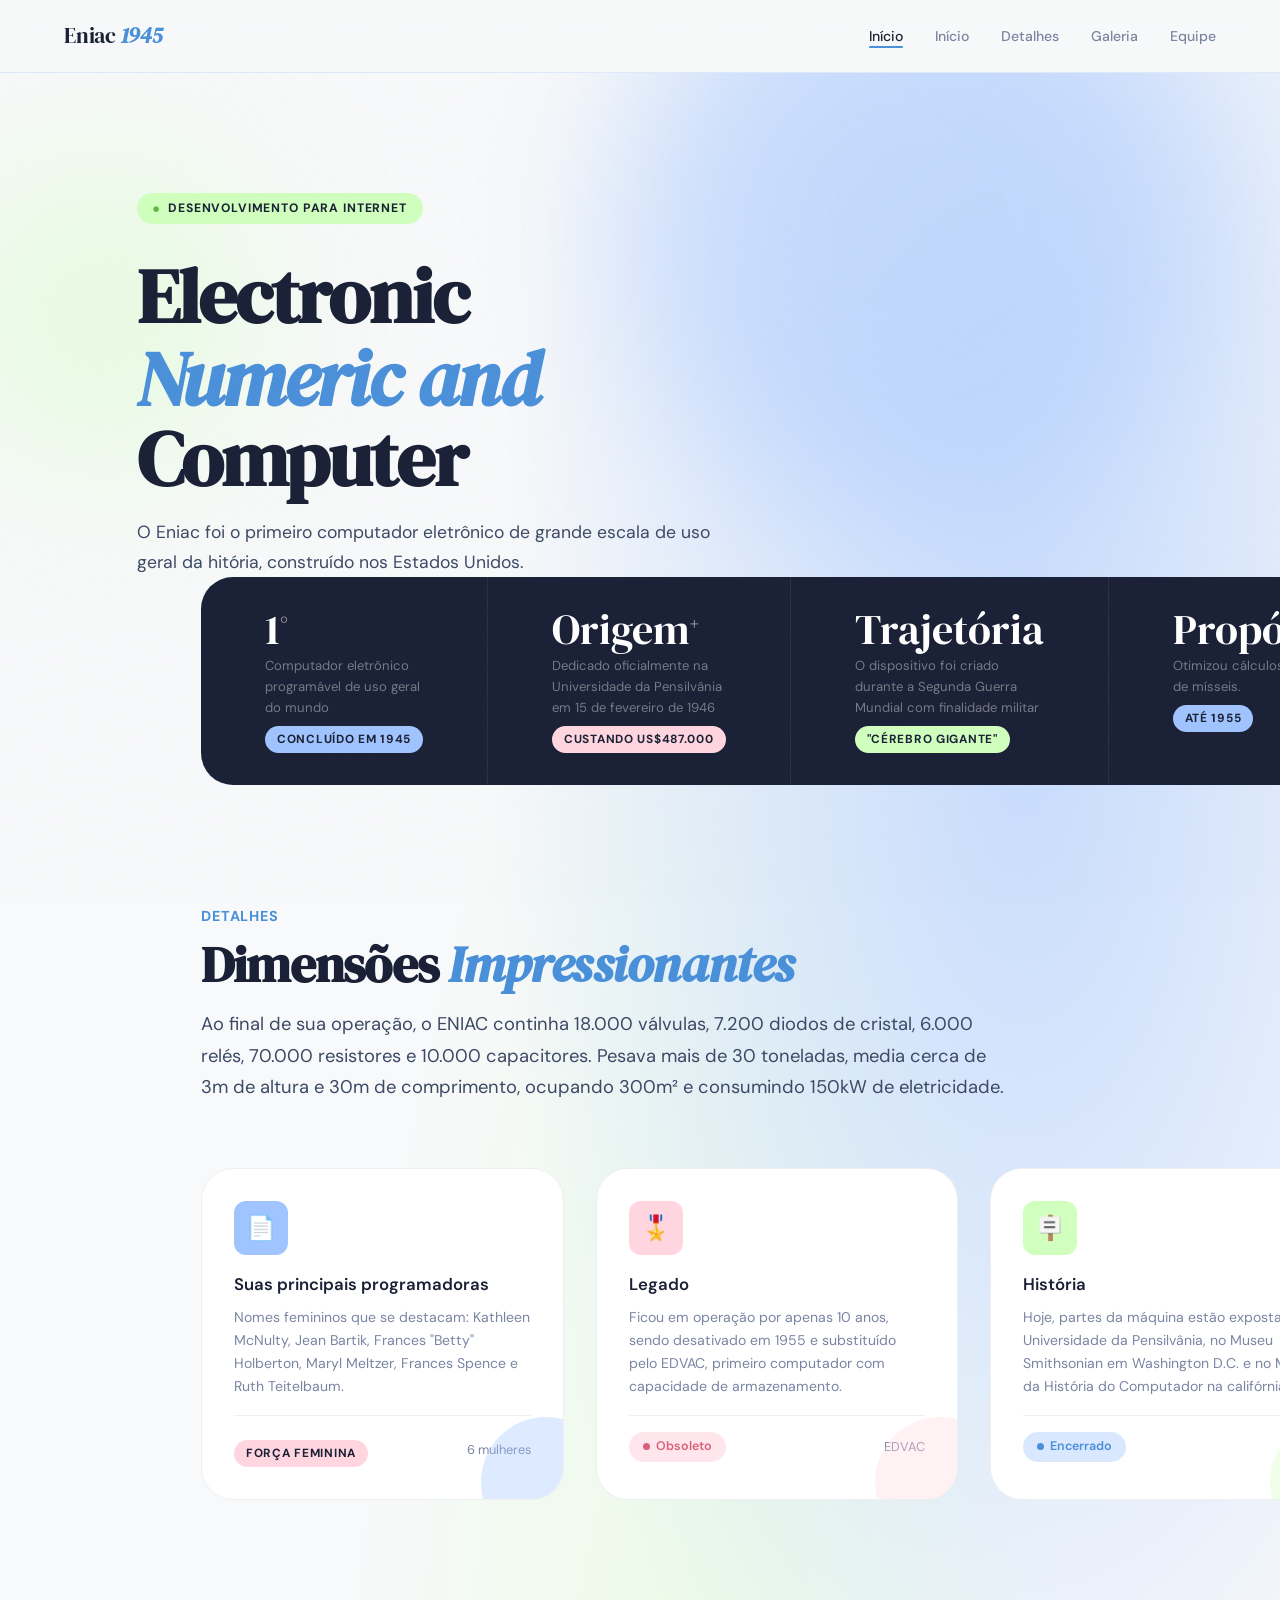
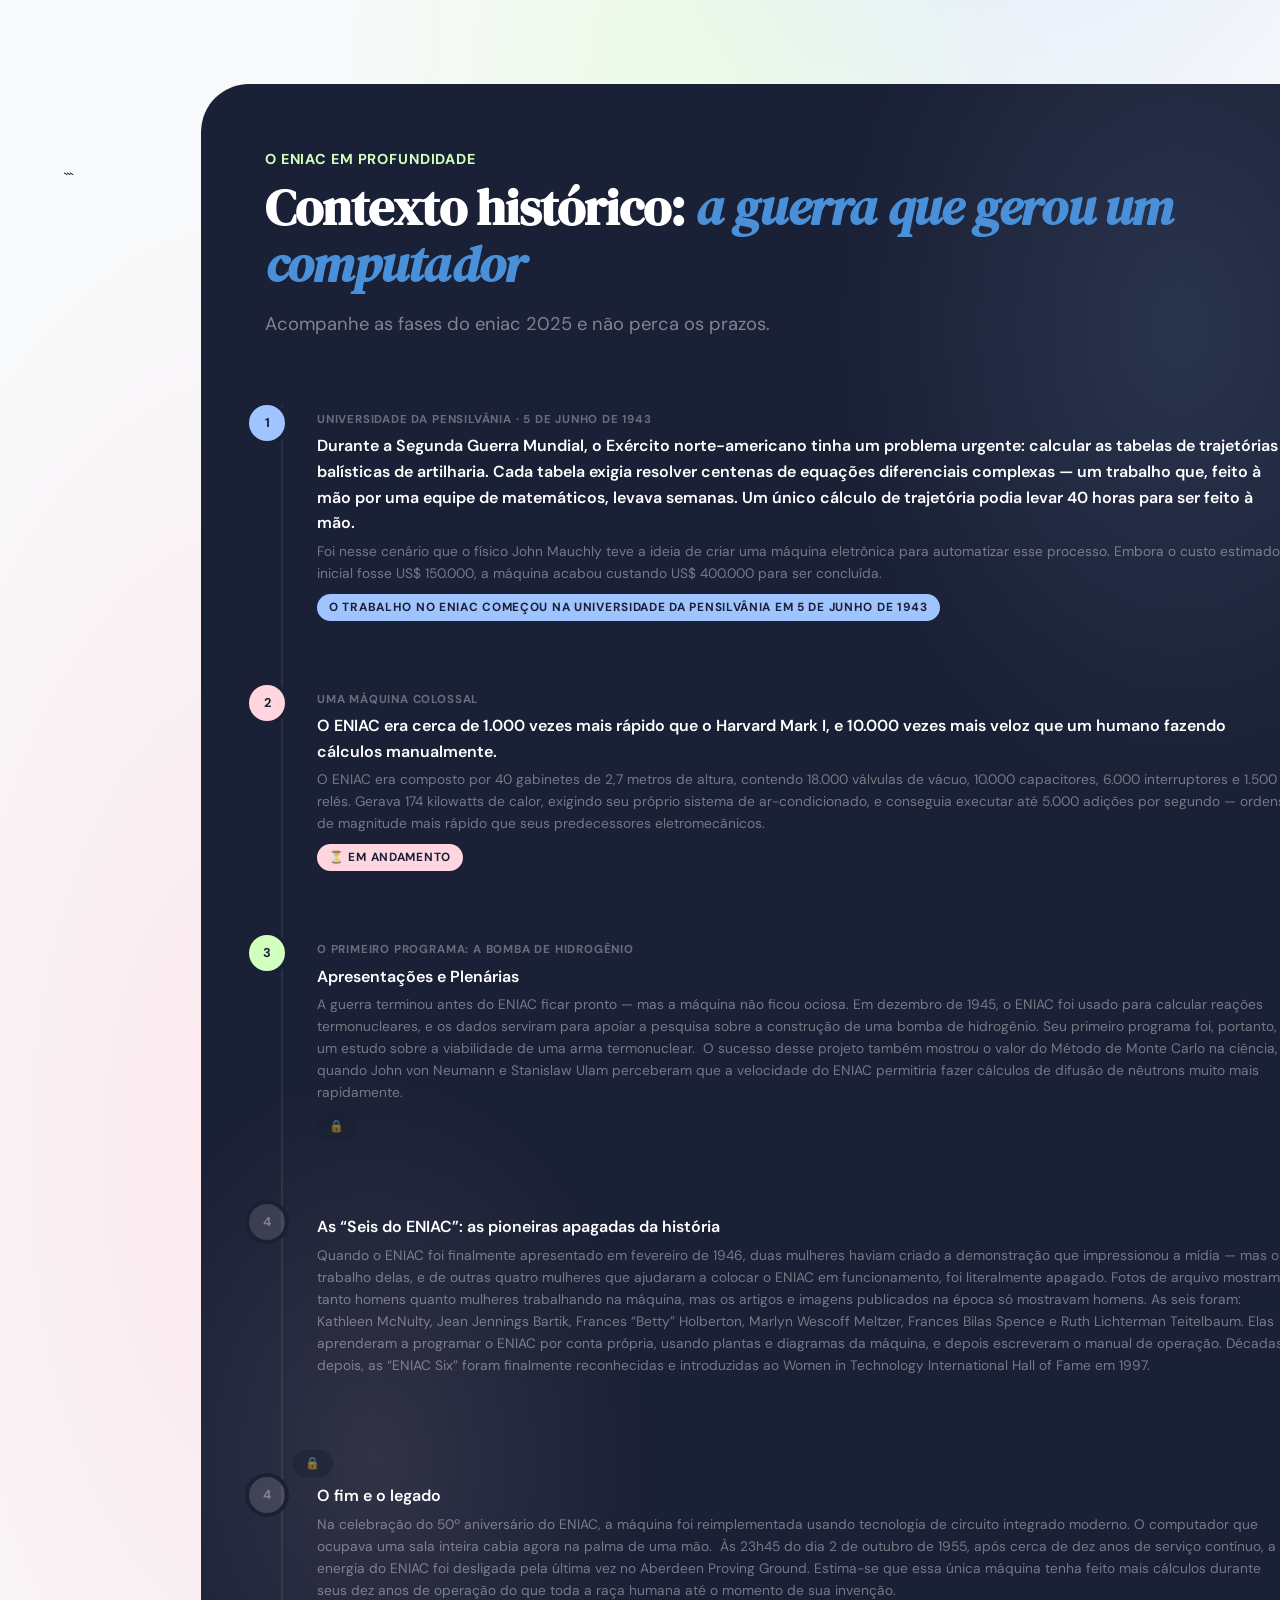
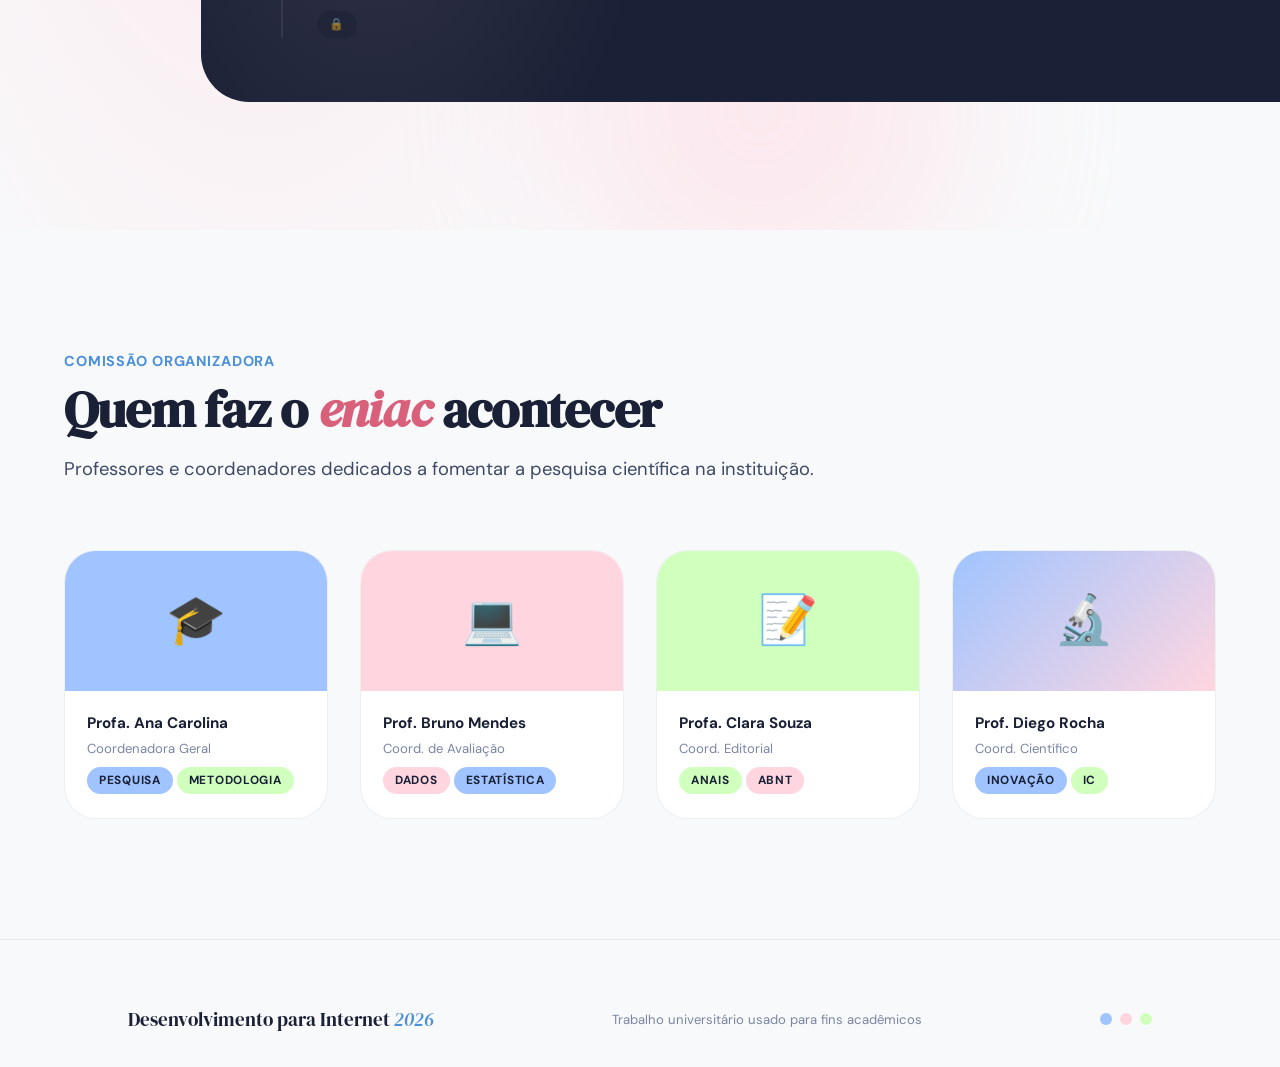
==== index.html @ 072c8a85 "Rename Enaic-demo.html to index.html" ====
<!DOCTYPE html>

<html lang="pt-BR">
<head>
<meta charset="UTF-8" />
<meta name="viewport" content="width=device-width, initial-scale=1.0" />
<title>eniac — Demonstração de Componentes</title>
<link rel="stylesheet" href="eniac.css" />
<style>
/* Demo-only: guide labels */
.demo-label {
font-size: .72rem; font-weight: 700; letter-spacing: .08em;
text-transform: uppercase; color: var(--ink-muted);
padding: 4px 12px; border-radius: var(--r-pill);
border: 1px dashed rgba(26,32,53,.2);
display: inline-block; margin-bottom: var(--space-sm);
}
.demo-row { display: flex; flex-wrap: wrap; align-items: center; gap: var(--space-md); margin-bottom: var(--space-md); }
</style>
</head>
<body>

<!-- ═══════════════ NAVBAR ═══════════════ -->

<nav class="eniac-nav">
<div class="eniac-nav__logo">Eniac <strong>1945</strong></div>
<ul class="eniac-nav__links">
<li><a href="#" class="eniac-nav__link eniac-nav__link--active">Início</a></li>
<li><a href="#" class="eniac-nav__link">Início</a></li>
<li><a href="#" class="eniac-nav__link">Detalhes</a></li>
<li><a href="#" class="eniac-nav__link">Galeria</a></li>
<li><a href="#" class="eniac-nav__link">Equipe</a></li>
</ul>
<div class="eniac-nav__burger" id="burger">
<span></span><span></span><span></span>
</div>
</nav>

<!-- ═══════════════ HERO ═══════════════ -->

<section class="eniac-hero eniac-bg-mesh">
<div class="eniac-hero__blob eniac-hero__blob--1"></div>
<div class="eniac-hero__blob eniac-hero__blob--2"></div>
<div class="eniac-hero__blob eniac-hero__blob--3"></div>

```
<div class="eniac-hero__content">
<div class="eniac-hero__eyebrow">Desenvolvimento para Internet</div>
<h1 class="eniac-hero__title">
Electronic<br>
<em>Numeric and</em><br>
Computer
</h1>
<p class="eniac-hero__subtitle">
O Eniac foi o primeiro computador eletrônico de grande escala de uso geral da hitória, construído nos Estados Unidos.
</p>


<!-- ═══════════════ METRICS ═══════════════ -->

<div class="eniac-container">
<div class="eniac-metrics" style="border-radius:var(--r-lg);overflow:hidden">
<div class="eniac-metric">
<div class="eniac-metric__number">1<sup>º</sup></div>
<div class="eniac-metric__label">Computador eletrônico programável de uso geral do mundo</div>
<span class="eniac-badge eniac-badge--blue eniac-metric__badge">Concluído em 1945</span>
</div>
<div class="eniac-metric">
<div class="eniac-metric__number">Origem<sup>+</sup></div>
<div class="eniac-metric__label">Dedicado oficialmente na Universidade da Pensilvânia em 15 de fevereiro de 1946</div>
<span class="eniac-badge eniac-badge--pink eniac-metric__badge">custando US$487.000</span>
</div>
<div class="eniac-metric">
<div class="eniac-metric__number">Trajetória</div>
<div class="eniac-metric__label">O dispositivo foi criado durante a Segunda Guerra Mundial com finalidade militar</div>
<span class="eniac-badge eniac-badge--green eniac-metric__badge">"Cérebro Gigante"</span>
</div>
<div class="eniac-metric">
<div class="eniac-metric__number">Propósito</div>
<div class="eniac-metric__label">Otimizou cálculos balístico e de mísseis.</div>
<span class="eniac-badge eniac-badge--blue eniac-metric__badge">até 1955</span>
</div>
</div>
</div>

<!-- ═══════════════ FEATURE CARDS ═══════════════ -->

<section class="eniac-section">
<div class="eniac-container">
<header class="eniac-section-header">
<p class="eniac-h5">Detalhes</p>
<h2 class="eniac-h2">Dimensões <em class="eniac-em">Impressionantes</em></h2>
<p class="eniac-lead">Ao final de sua operação, o ENIAC continha 18.000 válvulas, 7.200 diodos de cristal, 6.000 relés, 70.000 resistores e 10.000 capacitores. Pesava mais de 30 toneladas, media cerca de 3m de altura e 30m de comprimento, ocupando 300m² e consumindo 150kW de eletricidade.</p>
</header>
<div class="eniac-grid eniac-grid--3">
<div class="eniac-card eniac-card--blue eniac-animate-fade-up">
<div class="eniac-card__icon">📄</div>
<h3 class="eniac-card__title">Suas principais programadoras</h3>
<p class="eniac-card__body">Nomes femininos que se destacam: Kathleen McNulty, Jean Bartik, Frances "Betty" Holberton, Maryl Meltzer, Frances Spence e Ruth Teitelbaum.</p>
<div class="eniac-card__footer">
<span class="eniac-badge eniac-badge--pink eniac-metric__badge">Força feminina</span>
<span class="eniac-small">6 mulheres</span>
</div>
</div>
<div class="eniac-card eniac-card--pink eniac-animate-fade-up eniac-delay-1">
<div class="eniac-card__icon">🎖️</div>
<h3 class="eniac-card__title">Legado</h3>
<p class="eniac-card__body">Ficou em operação por apenas 10 anos, sendo desativado em 1955 e substituído pelo EDVAC, primeiro computador com capacidade de armazenamento.</p>
<div class="eniac-card__footer">
<span class="eniac-status eniac-status--pending">Obsoleto</span>
<span class="eniac-small">EDVAC</span>
</div>
</div>
<div class="eniac-card eniac-card--green eniac-animate-fade-up eniac-delay-2">
<div class="eniac-card__icon">🪧</div>
<h3 class="eniac-card__title">História</h3>
<p class="eniac-card__body">Hoje, partes da máquina estão expostas na Universidade da Pensilvânia, no Museu Smithsonian em Washington D.C. e no Museu da História do Computador na califórnia.</p>
<div class="eniac-card__footer">
<span class="eniac-status eniac-status--done">Encerrado</span>
<span class="eniac-small">1955</span>
</div>
</div>
</div>
</div>
</section>

<!-- ═══════════════ TIMELINE ═══════════════ -->

<section class="eniac-section--sm">
<div class="eniac-container">
<div class="eniac-bg-dark eniac-bg-mesh--dark" style="border-radius:var(--r-xl);padding:var(--space-xl)">
<header class="eniac-section-header">
<p class="eniac-h5" style="color:var(--green)">O ENIAC em profundidade</p>
<h2 class="eniac-h2" style="color:#fff">Contexto histórico:<em class="eniac-em"> a guerra que gerou um computador</em></h2>
<p class="eniac-lead" style="color:rgba(255,255,255,.45)">Acompanhe as fases do eniac 2025 e não perca os prazos.</p>
</header>
<div class="eniac-timeline eniac-timeline--dark">
<div class="eniac-timeline__item">
<div class="eniac-timeline__dot eniac-timeline__dot--blue">1</div>
<div class="eniac-timeline__content">
<p class="eniac-timeline__phase">Universidade da Pensilvânia · 5 de junho de 1943</p>
<h4 class="eniac-timeline__title">Durante a Segunda Guerra Mundial, o Exército norte-americano tinha um problema urgente: calcular as tabelas de trajetórias balísticas de artilharia. Cada tabela exigia resolver centenas de equações diferenciais complexas — um trabalho que, feito à mão por uma equipe de matemáticos, levava semanas. Um único cálculo de trajetória podia levar 40 horas para ser feito à mão.</h4>
<p class="eniac-timeline__desc">Foi nesse cenário que o físico John Mauchly teve a ideia de criar uma máquina eletrônica para automatizar esse processo. Embora o custo estimado inicial fosse US$ 150.000, a máquina acabou custando US$ 400.000 para ser concluída.</p>
<span class="eniac-badge eniac-badge--blue" style="margin-top:10px">O trabalho no ENIAC começou na Universidade da Pensilvânia em 5 de junho de 1943</span>
</div>
</div>
<div class="eniac-timeline__item">
<div class="eniac-timeline__dot eniac-timeline__dot--pink">2</div>
<div class="eniac-timeline__content">
<p class="eniac-timeline__phase">Uma máquina colossal</p>
<h4 class="eniac-timeline__title">O ENIAC era cerca de 1.000 vezes mais rápido que o Harvard Mark I, e 10.000 vezes mais veloz que um humano fazendo cálculos manualmente.</h4>
<p class="eniac-timeline__desc">O ENIAC era composto por 40 gabinetes de 2,7 metros de altura, contendo 18.000 válvulas de vácuo, 10.000 capacitores, 6.000 interruptores e 1.500 relés. Gerava 174 kilowatts de calor, exigindo seu próprio sistema de ar-condicionado, e conseguia executar até 5.000 adições por segundo — ordens de magnitude mais rápido que seus predecessores eletromecânicos.</p>
<span class="eniac-badge eniac-badge--pink" style="margin-top:10px">⏳ Em andamento</span>
</div>
</div>
<div class="eniac-timeline__item">
<div class="eniac-timeline__dot eniac-timeline__dot--green">3</div>
<div class="eniac-timeline__content">
<p class="eniac-timeline__phase">O primeiro programa: a bomba de hidrogênio</p>
<h4 class="eniac-timeline__title">Apresentações e Plenárias</h4>
<p class="eniac-timeline__desc">A guerra terminou antes do ENIAC ficar pronto — mas a máquina não ficou ociosa. Em dezembro de 1945, o ENIAC foi usado para calcular reações termonucleares, e os dados serviram para apoiar a pesquisa sobre a construção de uma bomba de hidrogênio. Seu primeiro programa foi, portanto, um estudo sobre a viabilidade de uma arma termonuclear. ￼
O sucesso desse projeto também mostrou o valor do Método de Monte Carlo na ciência, quando John von Neumann e Stanislaw Ulam perceberam que a velocidade do ENIAC permitiria fazer cálculos de difusão de nêutrons muito mais rapidamente.</p>
<span class="eniac-badge eniac-badge--dark" style="margin-top:10px;opacity:.5">🔒</span>
</div>
</div>
<div class="eniac-timeline__item">
<div class="eniac-timeline__dot eniac-timeline__dot--muted">4</div>
<div class="eniac-timeline__content">
<p class="eniac-timeline__phase"></p>
<h4 class="eniac-timeline__title">As “Seis do ENIAC”: as pioneiras apagadas da história</h4>
<p class="eniac-timeline__desc">Quando o ENIAC foi finalmente apresentado em fevereiro de 1946, duas mulheres haviam criado a demonstração que impressionou a mídia — mas o trabalho delas, e de outras quatro mulheres que ajudaram a colocar o ENIAC em funcionamento, foi literalmente apagado. Fotos de arquivo mostram tanto homens quanto mulheres trabalhando na máquina, mas os artigos e imagens publicados na época só mostravam homens.
As seis foram: Kathleen McNulty, Jean Jennings Bartik, Frances “Betty” Holberton, Marlyn Wescoff Meltzer, Frances Bilas Spence e Ruth Lichterman Teitelbaum. Elas aprenderam a programar o ENIAC por conta própria, usando plantas e diagramas da máquina, e depois escreveram o manual de operação. Décadas depois, as “ENIAC Six” foram finalmente reconhecidas e introduzidas ao Women in Technology International Hall of Fame em 1997. </p>

</div>
</div>
<span class="eniac-badge eniac-badge--dark" style="margin-top:10px;opacity:.5">🔒</span>
<div class="eniac-timeline__item">
<div class="eniac-timeline__dot eniac-timeline__dot--muted">4</div>
<div class="eniac-timeline__content">
<h4 class="eniac-timeline__title">O fim e o legado</h4>
<p class="eniac-timeline__desc">Na celebração do 50º aniversário do ENIAC, a máquina foi reimplementada usando tecnologia de circuito integrado moderno. O computador que ocupava uma sala inteira cabia agora na palma de uma mão. ￼
Às 23h45 do dia 2 de outubro de 1955, após cerca de dez anos de serviço contínuo, a energia do ENIAC foi desligada pela última vez no Aberdeen Proving Ground. Estima-se que essa única máquina tenha feito mais cálculos durante seus dez anos de operação do que toda a raça humana até o momento de sua invenção.</p>
<span class="eniac-badge eniac-badge--dark" style="margin-top:10px;opacity:.5">🔒</span>
</div>
</div>
</div>
</div>
</div>
</div>
</section>

<!-- ═══════════════ TEAM ═══════════════ -->

<section class="eniac-section">
<div class="eniac-container">
<header class="eniac-section-header">
<p class="eniac-h5">Comissão Organizadora</p>
<h2 class="eniac-h2">Quem faz o <em class="eniac-em--pink">eniac</em> acontecer</h2>
<p class="eniac-lead">Professores e coordenadores dedicados a fomentar a pesquisa científica na instituição.</p>
</header>
<div class="eniac-grid eniac-grid--4">
<div class="eniac-team-card">
<div class="eniac-team-card__avatar eniac-team-card__avatar--blue">🎓</div>
<div class="eniac-team-card__info">
<p class="eniac-team-card__name">Profa. Ana Carolina</p>
<p class="eniac-team-card__role">Coordenadora Geral</p>
<div class="eniac-team-card__tags">
<span class="eniac-badge eniac-badge--blue">Pesquisa</span>
<span class="eniac-badge eniac-badge--green">Metodologia</span>
</div>
</div>
</div>
<div class="eniac-team-card">
<div class="eniac-team-card__avatar eniac-team-card__avatar--pink">💻</div>
<div class="eniac-team-card__info">
<p class="eniac-team-card__name">Prof. Bruno Mendes</p>
<p class="eniac-team-card__role">Coord. de Avaliação</p>
<div class="eniac-team-card__tags">
<span class="eniac-badge eniac-badge--pink">Dados</span>
<span class="eniac-badge eniac-badge--blue">Estatística</span>
</div>
</div>
</div>
<div class="eniac-team-card">
<div class="eniac-team-card__avatar eniac-team-card__avatar--green">📝</div>
<div class="eniac-team-card__info">
<p class="eniac-team-card__name">Profa. Clara Souza</p>
<p class="eniac-team-card__role">Coord. Editorial</p>
<div class="eniac-team-card__tags">
<span class="eniac-badge eniac-badge--green">Anais</span>
<span class="eniac-badge eniac-badge--pink">ABNT</span>
</div>
</div>
</div>
<div class="eniac-team-card">
<div class="eniac-team-card__avatar eniac-team-card__avatar--mix">🔬</div>
<div class="eniac-team-card__info">
<p class="eniac-team-card__name">Prof. Diego Rocha</p>
<p class="eniac-team-card__role">Coord. Científico</p>
<div class="eniac-team-card__tags">
<span class="eniac-badge eniac-badge--blue">Inovação</span>
<span class="eniac-badge eniac-badge--green">IC</span>
</div>
</div>
</div>
</div>
</div>
</section>

<div class="img-box img-box img-box-blue">
    
</div>



<!-- ═══════════════ FOOTER ═══════════════ -->

<footer class="eniac-footer">
<div class="eniac-footer__inner eniac-container">
<div class="eniac-footer__logo">Desenvolvimento para Internet <em>2026</em></div>
<p class="eniac-footer__copy">Trabalho universitário usado para fins acadêmicos</p>
<div class="eniac-footer__dots">
<div class="eniac-footer__dot eniac-footer__dot--blue"></div>
<div class="eniac-footer__dot eniac-footer__dot--pink"></div>
<div class="eniac-footer__dot eniac-footer__dot--green"></div>
</div>
</div>
</footer>

<script>
// Mobile menu toggle
const burger = document.getElementById('burger');
const links = document.querySelector('.eniac-nav__links');
burger.addEventListener('click', () => {
burger.classList.toggle('eniac-nav__burger--open');
links.classList.toggle('eniac-nav__links--open');
});

// Sticky nav shadow
window.addEventListener('scroll', () => {
document.querySelector('.eniac-nav')
.classList.toggle('eniac-nav--scrolled', scrollY > 10);
});
</script>

</body>
</html>
---- eniac.css ----
/* ================================================================
   eniac — Encontro Anual de Iniciação Científica
   Stylesheet completo · Paleta: #a0c4ff · #ffd6e0 · #f8f9fa · #d0ffbe
   ================================================================ */

@import url('https://fonts.googleapis.com/css2?family=DM+Serif+Display:ital@0;1&family=DM+Sans:opsz,wght@9..40,300;9..40,400;9..40,500;9..40,600;9..40,700&display=swap');

/* ────────────────────────────────────────────────
   1. DESIGN TOKENS
──────────────────────────────────────────────── */
:root {
  /* Brand palette */
  --blue:        #a0c4ff;
  --pink:        #ffd6e0;
  --bg:          #f8f9fa;
  --green:       #d0ffbe;

  /* Derived accents */
  --blue-dark:   #4a90d9;
  --pink-dark:   #d9607a;
  --green-dark:  #5cb840;
  --ink:         #1a2035;
  --ink-mid:     #3d4966;
  --ink-muted:   #7a85a3;
  --surface:     #ffffff;

  /* Typography */
  --font-display: 'DM Serif Display', Georgia, serif;
  --font-body:    'DM Sans', system-ui, sans-serif;

  /* Spacing scale */
  --space-xs:  4px;
  --space-sm:  8px;
  --space-md:  16px;
  --space-lg:  32px;
  --space-xl:  64px;
  --space-2xl: 120px;

  /* Radius scale */
  --r-xs:  6px;
  --r-sm:  12px;
  --r-md:  20px;
  --r-lg:  32px;
  --r-xl:  48px;
  --r-pill: 999px;

  /* Shadows */
  --shadow-sm:  0 2px 8px  rgba(26,32,53,.07);
  --shadow-md:  0 8px 28px rgba(26,32,53,.10);
  --shadow-lg:  0 20px 56px rgba(26,32,53,.14);

  /* Transitions */
  --t-fast:   .15s ease;
  --t-normal: .25s ease;
  --t-slow:   .45s ease;
}


/* ────────────────────────────────────────────────
   2. RESET & BASE
──────────────────────────────────────────────── */
*,
*::before,
*::after {
  box-sizing: border-box;
  margin: 0;
  padding: 0;
}

html {
  scroll-behavior: smooth;
  -webkit-text-size-adjust: 100%;
}

body {
  font-family: var(--font-body);
  font-size: 16px;
  line-height: 1.6;
  background-color: var(--bg);
  color: var(--ink);
  overflow-x: hidden;
}

/* Grain texture overlay */
body::after {
  content: '';
  position: fixed;
  inset: 0;
  pointer-events: none;
  z-index: 9000;
  background-image: url("data:image/svg+xml,%3Csvg xmlns='http://www.w3.org/2000/svg' width='160' height='160'%3E%3Cfilter id='g'%3E%3CfeTurbulence type='fractalNoise' baseFrequency='.8' numOctaves='4' stitchTiles='stitch'/%3E%3C/filter%3E%3Crect width='160' height='160' filter='url(%23g)' opacity='.035'/%3E%3C/svg%3E");
  opacity: .6;
}

a {
  color: inherit;
  text-decoration: none;
}

img,
video {
  display: block;
  max-width: 100%;
}

ul,
ol {
  list-style: none;
}

button {
  font-family: var(--font-body);
  cursor: pointer;
  border: none;
  background: none;
}

input,
textarea,
select {
  font-family: var(--font-body);
}


/* ────────────────────────────────────────────────
   3. TYPOGRAPHY
──────────────────────────────────────────────── */

/* Display headings */
.eniac-h1 {
  font-family: var(--font-display);
  font-size: clamp(2.8rem, 6vw, 5rem);
  line-height: 1.08;
  color: var(--ink);
  letter-spacing: -.02em;
}

.eniac-h2 {
  font-family: var(--font-display);
  font-size: clamp(2rem, 4vw, 3.2rem);
  line-height: 1.12;
  color: var(--ink);
  letter-spacing: -.015em;
}

.eniac-h3 {
  font-family: var(--font-display);
  font-size: clamp(1.3rem, 2.5vw, 1.8rem);
  line-height: 1.2;
  color: var(--ink);
}

.eniac-h4 {
  font-family: var(--font-body);
  font-size: 1.1rem;
  font-weight: 600;
  line-height: 1.35;
  color: var(--ink);
}

.eniac-h5 {
  font-family: var(--font-body);
  font-size: .9rem;
  font-weight: 700;
  letter-spacing: .06em;
  text-transform: uppercase;
  color: var(--ink-muted);
}

/* Body copy */
.eniac-lead {
  font-size: 1.15rem;
  line-height: 1.72;
  color: var(--ink-mid);
  max-width: 62ch;
}

.eniac-body {
  font-size: .95rem;
  line-height: 1.7;
  color: var(--ink-mid);
}

.eniac-small {
  font-size: .8rem;
  line-height: 1.5;
  color: var(--ink-muted);
}

/* Italic accent (use inside headings) */
.eniac-em {
  font-style: italic;
  color: var(--blue-dark);
}

.eniac-em--pink  { color: var(--pink-dark); }
.eniac-em--green { color: var(--green-dark); }


/* ────────────────────────────────────────────────
   4. LAYOUT UTILITIES
──────────────────────────────────────────────── */

.eniac-container {
  width: 100%;
  max-width: 1280px;
  margin-inline: auto;
  padding-inline: var(--space-xl);
}

.eniac-section {
  padding-block: var(--space-2xl);
}

.eniac-section--sm {
  padding-block: var(--space-xl);
}

/* Grid helpers */
.eniac-grid {
  display: grid;
  gap: var(--space-lg);
}

.eniac-grid--2 { grid-template-columns: repeat(2, 1fr); }
.eniac-grid--3 { grid-template-columns: repeat(3, 1fr); }
.eniac-grid--4 { grid-template-columns: repeat(4, 1fr); }
.eniac-grid--2-1 { grid-template-columns: 2fr 1fr; }
.eniac-grid--1-2 { grid-template-columns: 1fr 2fr; }

/* Flex helpers */
.eniac-flex       { display: flex; }
.eniac-flex--center { display: flex; align-items: center; justify-content: center; }
.eniac-flex--between { display: flex; align-items: center; justify-content: space-between; }
.eniac-flex--gap-sm { gap: var(--space-sm); }
.eniac-flex--gap-md { gap: var(--space-md); }
.eniac-flex--gap-lg { gap: var(--space-lg); }

/* Section header block */
.eniac-section-header {
  margin-bottom: var(--space-xl);
}

.eniac-section-header .eniac-h5 {
  color: var(--blue-dark);
  margin-bottom: var(--space-sm);
}

.eniac-section-header .eniac-lead {
  margin-top: var(--space-md);
}


/* ────────────────────────────────────────────────
   5. BACKGROUNDS & SURFACES
──────────────────────────────────────────────── */

.eniac-bg-blue  { background-color: var(--blue); }
.eniac-bg-pink  { background-color: var(--pink); }
.eniac-bg-green { background-color: var(--green); }
.eniac-bg-light { background-color: var(--bg); }
.eniac-bg-white { background-color: var(--surface); }
.eniac-bg-dark  { background-color: var(--ink); }

/* Gradient meshes */
.eniac-bg-mesh {
  background:
    radial-gradient(ellipse 60% 50% at 80% 20%, rgba(160,196,255,.55) 0%, transparent 70%),
    radial-gradient(ellipse 50% 40% at 20% 80%, rgba(255,214,224,.50) 0%, transparent 70%),
    radial-gradient(ellipse 40% 60% at 55% 55%, rgba(208,255,190,.35) 0%, transparent 70%),
    var(--bg);
}

.eniac-bg-mesh--dark {
  background:
    radial-gradient(ellipse 50% 50% at 85% 15%, rgba(160,196,255,.12) 0%, transparent 60%),
    radial-gradient(ellipse 40% 40% at 15% 85%, rgba(255,214,224,.10) 0%, transparent 60%),
    var(--ink);
}

/* Glassmorphism surface */
.eniac-glass {
  background: rgba(248,249,250,.72);
  backdrop-filter: blur(18px);
  -webkit-backdrop-filter: blur(18px);
  border: 1px solid rgba(160,196,255,.25);
}

/* Frosted card */
.eniac-frosted {
  background: rgba(255,255,255,.6);
  backdrop-filter: blur(12px);
  -webkit-backdrop-filter: blur(12px);
  border: 1px solid rgba(255,255,255,.8);
}


/* ────────────────────────────────────────────────
   6. NAVBAR
──────────────────────────────────────────────── */

.eniac-nav {
  position: sticky;
  top: 0;
  z-index: 500;
  display: flex;
  align-items: center;
  justify-content: space-between;
  padding: 18px var(--space-xl);
  background: rgba(248,249,250,.85);
  backdrop-filter: blur(16px);
  -webkit-backdrop-filter: blur(16px);
  border-bottom: 1px solid rgba(160,196,255,.3);
  transition: box-shadow var(--t-normal);
}

.eniac-nav--scrolled {
  box-shadow: 0 2px 20px rgba(26,32,53,.07);
}

/* Logo */
.eniac-nav__logo {
  font-family: var(--font-display);
  font-size: 1.4rem;
  color: var(--ink);
  letter-spacing: -.01em;
}

.eniac-nav__logo strong {
  color: var(--blue-dark);
  font-style: italic;
}

/* Nav links */
.eniac-nav__links {
  display: flex;
  align-items: center;
  gap: var(--space-lg);
}

.eniac-nav__link {
  font-size: .88rem;
  font-weight: 500;
  color: var(--ink-muted);
  transition: color var(--t-fast);
  position: relative;
}

.eniac-nav__link::after {
  content: '';
  position: absolute;
  bottom: -3px;
  left: 0;
  width: 0;
  height: 2px;
  border-radius: var(--r-pill);
  background: var(--blue-dark);
  transition: width var(--t-normal);
}

.eniac-nav__link:hover { color: var(--ink); }
.eniac-nav__link:hover::after { width: 100%; }
.eniac-nav__link--active { color: var(--ink); }
.eniac-nav__link--active::after { width: 100%; }

/* Nav CTA */
.eniac-nav__cta {
  padding: 10px 24px;
  background: var(--blue);
  color: var(--ink);
  font-weight: 700;
  font-size: .85rem;
  border-radius: var(--r-pill);
  transition: background var(--t-fast), transform var(--t-fast), box-shadow var(--t-fast);
}

.eniac-nav__cta:hover {
  background: var(--blue-dark);
  color: var(--surface);
  transform: translateY(-1px);
  box-shadow: 0 6px 18px rgba(74,144,217,.35);
}

/* Mobile hamburger (hidden by default) */
.eniac-nav__burger {
  display: none;
  flex-direction: column;
  gap: 5px;
  width: 26px;
  cursor: pointer;
}

.eniac-nav__burger span {
  display: block;
  height: 2px;
  background: var(--ink);
  border-radius: var(--r-pill);
  transition: transform var(--t-normal), opacity var(--t-normal);
}

.eniac-nav__burger--open span:nth-child(1) { transform: translateY(7px) rotate(45deg); }
.eniac-nav__burger--open span:nth-child(2) { opacity: 0; }
.eniac-nav__burger--open span:nth-child(3) { transform: translateY(-7px) rotate(-45deg); }


/* ────────────────────────────────────────────────
   7. HERO
──────────────────────────────────────────────── */

.eniac-hero {
  min-height: 90vh;
  display: grid;
  grid-template-columns: 1fr 1fr;
  align-items: center;
  gap: var(--space-xl);
  padding: var(--space-2xl) var(--space-xl) var(--space-xl);
  position: relative;
  overflow: hidden;
}

/* Decorative blobs */
.eniac-hero__blob {
  position: absolute;
  border-radius: 50%;
  filter: blur(80px);
  pointer-events: none;
  z-index: 0;
}

.eniac-hero__blob--1 {
  width: 600px;
  height: 600px;
  background: var(--blue);
  opacity: .45;
  top: -140px;
  right: 60px;
}

.eniac-hero__blob--2 {
  width: 400px;
  height: 400px;
  background: var(--pink);
  opacity: .45;
  bottom: -80px;
  right: 320px;
}

.eniac-hero__blob--3 {
  width: 320px;
  height: 320px;
  background: var(--green);
  opacity: .4;
  top: 80px;
  left: -60px;
}

/* Content */
.eniac-hero__content {
  position: relative;
  z-index: 1;
  animation: eniac-fade-up .7s ease both;
}

.eniac-hero__eyebrow {
  display: inline-flex;
  align-items: center;
  gap: var(--space-sm);
  background: var(--green);
  color: var(--ink);
  font-size: .76rem;
  font-weight: 700;
  letter-spacing: .07em;
  text-transform: uppercase;
  padding: 6px 16px;
  border-radius: var(--r-pill);
  margin-bottom: var(--space-lg);
}

.eniac-hero__eyebrow::before {
  content: '●';
  color: var(--green-dark);
  font-size: .45rem;
}

.eniac-hero__title {
  font-family: var(--font-display);
  font-size: clamp(3rem, 6vw, 5rem);
  line-height: 1.06;
  color: var(--ink);
  letter-spacing: -.025em;
  animation: eniac-fade-up .7s .1s ease both;
}

.eniac-hero__title em {
  font-style: italic;
  color: var(--blue-dark);
}

.eniac-hero__subtitle {
  margin-top: var(--space-md);
  font-size: 1.1rem;
  line-height: 1.72;
  color: var(--ink-mid);
  max-width: 50ch;
  animation: eniac-fade-up .7s .2s ease both;
}

.eniac-hero__actions {
  display: flex;
  align-items: center;
  gap: var(--space-md);
  margin-top: var(--space-lg);
  animation: eniac-fade-up .7s .3s ease both;
}

/* Hero visual side */
.eniac-hero__visual {
  position: relative;
  z-index: 1;
  display: flex;
  justify-content: center;
  animation: eniac-fade-up .7s .2s ease both;
}


/* ────────────────────────────────────────────────
   8. BUTTONS
──────────────────────────────────────────────── */

/* Base */
.eniac-btn {
  display: inline-flex;
  align-items: center;
  justify-content: center;
  gap: var(--space-sm);
  padding: 13px 28px;
  border-radius: var(--r-pill);
  font-size: .92rem;
  font-weight: 600;
  line-height: 1;
  transition:
    background   var(--t-fast),
    color        var(--t-fast),
    transform    var(--t-fast),
    box-shadow   var(--t-fast),
    border-color var(--t-fast);
  white-space: nowrap;
  cursor: pointer;
}

.eniac-btn:active { transform: scale(.97); }

/* Primary — dark */
.eniac-btn--primary {
  background: var(--ink);
  color: var(--surface);
  border: 2px solid transparent;
}
.eniac-btn--primary:hover {
  transform: translateY(-2px);
  box-shadow: 0 10px 28px rgba(26,32,53,.28);
}

/* Secondary — outlined */
.eniac-btn--secondary {
  background: transparent;
  color: var(--ink-mid);
  border: 2px solid rgba(26,32,53,.14);
}
.eniac-btn--secondary:hover {
  border-color: var(--blue-dark);
  color: var(--blue-dark);
}

/* Accent blue */
.eniac-btn--blue {
  background: var(--blue);
  color: var(--ink);
  border: 2px solid transparent;
}
.eniac-btn--blue:hover {
  background: var(--blue-dark);
  color: var(--surface);
  transform: translateY(-2px);
  box-shadow: 0 8px 22px rgba(74,144,217,.3);
}

/* Accent pink */
.eniac-btn--pink {
  background: var(--pink);
  color: var(--ink);
  border: 2px solid transparent;
}
.eniac-btn--pink:hover {
  background: var(--pink-dark);
  color: var(--surface);
  transform: translateY(-2px);
  box-shadow: 0 8px 22px rgba(217,96,122,.3);
}

/* Accent green */
.eniac-btn--green {
  background: var(--green);
  color: var(--ink);
  border: 2px solid transparent;
}
.eniac-btn--green:hover {
  background: var(--green-dark);
  color: var(--surface);
  transform: translateY(-2px);
  box-shadow: 0 8px 22px rgba(92,184,64,.3);
}

/* Ghost */
.eniac-btn--ghost {
  background: transparent;
  color: var(--ink);
  border: 2px solid transparent;
  padding-inline: var(--space-md);
}
.eniac-btn--ghost:hover { color: var(--blue-dark); }

/* Sizes */
.eniac-btn--sm { padding: 9px 18px; font-size: .82rem; }
.eniac-btn--lg { padding: 17px 36px; font-size: 1rem; }


/* ────────────────────────────────────────────────
   9. BADGES & TAGS
──────────────────────────────────────────────── */

.eniac-badge {
  display: inline-flex;
  align-items: center;
  gap: var(--space-xs);
  padding: 4px 12px;
  border-radius: var(--r-pill);
  font-size: .74rem;
  font-weight: 700;
  letter-spacing: .06em;
  text-transform: uppercase;
  white-space: nowrap;
}

.eniac-badge--blue  { background: var(--blue);  color: var(--ink); }
.eniac-badge--pink  { background: var(--pink);  color: var(--ink); }
.eniac-badge--green { background: var(--green); color: var(--ink); }
.eniac-badge--dark  { background: var(--ink);   color: var(--surface); }

.eniac-badge--dot::before {
  content: '●';
  font-size: .45rem;
  opacity: .7;
}

/* Status badges */
.eniac-status {
  display: inline-flex;
  align-items: center;
  gap: 6px;
  padding: 5px 14px;
  border-radius: var(--r-pill);
  font-size: .78rem;
  font-weight: 600;
}

.eniac-status::before {
  content: '';
  display: block;
  width: 7px;
  height: 7px;
  border-radius: 50%;
}

.eniac-status--active  { background: rgba(208,255,190,.6); color: var(--green-dark); }
.eniac-status--active::before { background: var(--green-dark); animation: eniac-pulse 1.6s infinite; }
.eniac-status--pending { background: rgba(255,214,224,.6); color: var(--pink-dark); }
.eniac-status--pending::before { background: var(--pink-dark); }
.eniac-status--done    { background: rgba(160,196,255,.4); color: var(--blue-dark); }
.eniac-status--done::before { background: var(--blue-dark); }


/* ────────────────────────────────────────────────
   10. CARDS
──────────────────────────────────────────────── */

/* Base card */
.eniac-card {
  background: var(--surface);
  border-radius: var(--r-lg);
  padding: var(--space-lg);
  border: 1px solid rgba(26,32,53,.07);
  transition:
    transform   var(--t-normal),
    box-shadow  var(--t-normal);
  position: relative;
  overflow: hidden;
}

.eniac-card:hover {
  transform: translateY(-4px);
  box-shadow: var(--shadow-lg);
}

/* Card accent glow in corner */
.eniac-card::after {
  content: '';
  position: absolute;
  bottom: -48px;
  right: -48px;
  width: 130px;
  height: 130px;
  border-radius: 50%;
  opacity: .35;
  transition: transform var(--t-slow);
}

.eniac-card:hover::after { transform: scale(1.5); }

.eniac-card--blue::after  { background: var(--blue);  }
.eniac-card--pink::after  { background: var(--pink);  }
.eniac-card--green::after { background: var(--green); }

/* Flat colored card */
.eniac-card--blue-fill  { background: var(--blue);  border-color: transparent; }
.eniac-card--pink-fill  { background: var(--pink);  border-color: transparent; }
.eniac-card--green-fill { background: var(--green); border-color: transparent; }
.eniac-card--dark-fill  { background: var(--ink);   border-color: transparent; color: var(--surface); }

/* Card icon */
.eniac-card__icon {
  width: 54px;
  height: 54px;
  border-radius: var(--r-sm);
  display: grid;
  place-items: center;
  font-size: 1.5rem;
  margin-bottom: var(--space-md);
}

.eniac-card--blue  .eniac-card__icon  { background: var(--blue);  }
.eniac-card--pink  .eniac-card__icon  { background: var(--pink);  }
.eniac-card--green .eniac-card__icon  { background: var(--green); }

/* Card title & body */
.eniac-card__title {
  font-family: var(--font-body);
  font-size: 1.05rem;
  font-weight: 600;
  color: var(--ink);
  margin-bottom: var(--space-sm);
}

.eniac-card__body {
  font-size: .88rem;
  line-height: 1.65;
  color: var(--ink-muted);
}

/* Progress bar inside card */
.eniac-card__progress {
  margin-top: var(--space-md);
}

.eniac-card__progress-bar {
  height: 6px;
  background: rgba(26,32,53,.1);
  border-radius: var(--r-pill);
  overflow: hidden;
}

.eniac-card__progress-fill {
  height: 100%;
  border-radius: var(--r-pill);
  background: var(--ink);
  opacity: .45;
  animation: eniac-grow 1.6s 1s ease both;
}

.eniac-card__progress-label {
  display: flex;
  justify-content: space-between;
  margin-top: var(--space-xs);
  font-size: .76rem;
  color: var(--ink-muted);
}

/* Card footer */
.eniac-card__footer {
  display: flex;
  align-items: center;
  justify-content: space-between;
  margin-top: var(--space-md);
  padding-top: var(--space-md);
  border-top: 1px solid rgba(26,32,53,.07);
}

/* Stacked card (decorative tilted layers) */
.eniac-card-stack {
  position: relative;
  width: 300px;
  height: 360px;
}

.eniac-card-stack .eniac-card {
  position: absolute;
  width: 270px;
  box-shadow: var(--shadow-md);
}

.eniac-card-stack .eniac-card:nth-child(1) { transform: rotate(-5deg); top: 0;   left: 0; }
.eniac-card-stack .eniac-card:nth-child(2) { transform: rotate(2.5deg); top: 36px; left: 30px; }
.eniac-card-stack .eniac-card:nth-child(3) { transform: rotate(-1deg); top: 72px; left: 12px; box-shadow: var(--shadow-lg); }


/* ────────────────────────────────────────────────
   11. STAT BAR / METRICS ROW
──────────────────────────────────────────────── */

.eniac-metrics {
  display: flex;
  background: var(--ink);
  border-radius: var(--r-lg);
  overflow: hidden;
}

.eniac-metric {
  flex: 1;
  padding: var(--space-lg) var(--space-xl);
  border-right: 1px solid rgba(255,255,255,.07);
  transition: background var(--t-normal);
}

.eniac-metric:last-child { border-right: none; }

.eniac-metric:hover { background: rgba(255,255,255,.04); }

.eniac-metric__number {
  font-family: var(--font-display);
  font-size: 2.6rem;
  line-height: 1;
  color: var(--surface);
}

.eniac-metric__number sup {
  font-size: 1.1rem;
  opacity: .5;
  font-family: var(--font-body);
  font-weight: 300;
}

.eniac-metric__label {
  font-size: .82rem;
  color: rgba(255,255,255,.4);
  margin-top: var(--space-xs);
}

.eniac-metric__badge {
  display: inline-block;
  margin-top: var(--space-sm);
}


/* ────────────────────────────────────────────────
   12. TIMELINE
──────────────────────────────────────────────── */

.eniac-timeline {
  position: relative;
  padding-left: 28px;
}

.eniac-timeline::before {
  content: '';
  position: absolute;
  left: 16px;
  top: 0;
  bottom: 0;
  width: 2px;
  background: rgba(26,32,53,.1);
}

/* Dark variant */
.eniac-timeline--dark::before {
  background: rgba(255,255,255,.08);
}

/* Item */
.eniac-timeline__item {
  display: flex;
  gap: var(--space-lg);
  margin-bottom: var(--space-xl);
  position: relative;
}

.eniac-timeline__item:last-child { margin-bottom: 0; }

/* Node dot */
.eniac-timeline__dot {
  flex-shrink: 0;
  width: 36px;
  height: 36px;
  border-radius: 50%;
  display: grid;
  place-items: center;
  font-size: .8rem;
  font-weight: 700;
  color: var(--ink);
  position: relative;
  z-index: 1;
  margin-left: -44px;
  box-shadow: 0 0 0 4px var(--bg);
}

.eniac-timeline--dark .eniac-timeline__dot {
  box-shadow: 0 0 0 4px var(--ink);
}

.eniac-timeline__dot--blue  { background: var(--blue);  }
.eniac-timeline__dot--pink  { background: var(--pink);  }
.eniac-timeline__dot--green { background: var(--green); }
.eniac-timeline__dot--muted { background: rgba(255,255,255,.12); color: rgba(255,255,255,.35); }

/* Content */
.eniac-timeline__content { padding-top: 6px; flex: 1; }

.eniac-timeline__phase {
  font-size: .72rem;
  font-weight: 700;
  letter-spacing: .07em;
  text-transform: uppercase;
  color: var(--ink-muted);
  margin-bottom: var(--space-xs);
}

.eniac-timeline--dark .eniac-timeline__phase {
  color: rgba(255,255,255,.35);
}

.eniac-timeline__title {
  font-size: 1rem;
  font-weight: 600;
  color: var(--ink);
  margin-bottom: var(--space-xs);
}

.eniac-timeline--dark .eniac-timeline__title { color: var(--surface); }

.eniac-timeline__desc {
  font-size: .86rem;
  line-height: 1.6;
  color: var(--ink-muted);
}

.eniac-timeline--dark .eniac-timeline__desc {
  color: rgba(255,255,255,.4);
}


/* ────────────────────────────────────────────────
   13. TEAM CARD
──────────────────────────────────────────────── */

.eniac-team-card {
  background: var(--surface);
  border-radius: var(--r-lg);
  overflow: hidden;
  border: 1px solid rgba(26,32,53,.07);
  transition: transform var(--t-normal), box-shadow var(--t-normal);
}

.eniac-team-card:hover {
  transform: translateY(-4px);
  box-shadow: var(--shadow-lg);
}

.eniac-team-card__avatar {
  height: 140px;
  display: flex;
  align-items: center;
  justify-content: center;
  font-size: 3rem;
}

.eniac-team-card__avatar--blue  { background: var(--blue);  }
.eniac-team-card__avatar--pink  { background: var(--pink);  }
.eniac-team-card__avatar--green { background: var(--green); }
.eniac-team-card__avatar--mix   { background: linear-gradient(135deg, var(--blue), var(--pink)); }

.eniac-team-card__info {
  padding: 20px 22px 24px;
}

.eniac-team-card__name {
  font-weight: 700;
  font-size: .95rem;
  color: var(--ink);
}

.eniac-team-card__role {
  font-size: .82rem;
  color: var(--ink-muted);
  margin-top: 3px;
}

.eniac-team-card__tags {
  display: flex;
  flex-wrap: wrap;
  gap: var(--space-xs);
  margin-top: var(--space-sm);
}


/* ────────────────────────────────────────────────
   14. AVATAR STACK
──────────────────────────────────────────────── */

.eniac-avatar-stack {
  display: flex;
  align-items: center;
}

.eniac-avatar-stack__item {
  width: 30px;
  height: 30px;
  border-radius: 50%;
  border: 2px solid var(--surface);
  display: grid;
  place-items: center;
  font-size: .65rem;
  font-weight: 700;
  color: var(--ink);
  margin-left: -8px;
}

.eniac-avatar-stack__item:first-child { margin-left: 0; }
.eniac-avatar-stack__item--blue  { background: var(--blue);  }
.eniac-avatar-stack__item--pink  { background: var(--pink);  }
.eniac-avatar-stack__item--green { background: var(--green); }
.eniac-avatar-stack__item--count { background: var(--bg); color: var(--ink-muted); }


/* ────────────────────────────────────────────────
   15. DIVIDER
──────────────────────────────────────────────── */

.eniac-divider {
  height: 1px;
  background: rgba(26,32,53,.08);
  margin-block: var(--space-xl);
}

.eniac-divider--thick { height: 2px; }


/* ────────────────────────────────────────────────
   16. FORM ELEMENTS
──────────────────────────────────────────────── */

.eniac-label {
  display: block;
  font-size: .82rem;
  font-weight: 600;
  color: var(--ink-mid);
  margin-bottom: var(--space-xs);
}

.eniac-input {
  display: block;
  width: 100%;
  padding: 12px 16px;
  font-size: .92rem;
  color: var(--ink);
  background: var(--surface);
  border: 1.5px solid rgba(26,32,53,.14);
  border-radius: var(--r-sm);
  outline: none;
  transition: border-color var(--t-fast), box-shadow var(--t-fast);
}

.eniac-input:focus {
  border-color: var(--blue-dark);
  box-shadow: 0 0 0 3px rgba(160,196,255,.4);
}

.eniac-input::placeholder { color: var(--ink-muted); }

.eniac-textarea {
  resize: vertical;
  min-height: 120px;
}

.eniac-select {
  appearance: none;
  background-image: url("data:image/svg+xml,%3Csvg xmlns='http://www.w3.org/2000/svg' width='12' height='8' viewBox='0 0 12 8'%3E%3Cpath d='M1 1l5 5 5-5' stroke='%237a85a3' stroke-width='1.5' fill='none' stroke-linecap='round'/%3E%3C/svg%3E");
  background-repeat: no-repeat;
  background-position: right 14px center;
  padding-right: 36px;
}

.eniac-field { margin-bottom: var(--space-md); }

.eniac-field-hint {
  margin-top: var(--space-xs);
  font-size: .78rem;
  color: var(--ink-muted);
}

.eniac-field-error {
  margin-top: var(--space-xs);
  font-size: .78rem;
  color: var(--pink-dark);
}

.eniac-input--error {
  border-color: var(--pink-dark);
}

.eniac-input--error:focus {
  box-shadow: 0 0 0 3px rgba(255,214,224,.6);
}


/* ────────────────────────────────────────────────
   17. MODAL / DIALOG
──────────────────────────────────────────────── */

.eniac-overlay {
  position: fixed;
  inset: 0;
  background: rgba(26,32,53,.5);
  backdrop-filter: blur(4px);
  -webkit-backdrop-filter: blur(4px);
  z-index: 900;
  display: grid;
  place-items: center;
  padding: var(--space-md);
  opacity: 0;
  pointer-events: none;
  transition: opacity var(--t-normal);
}

.eniac-overlay--open {
  opacity: 1;
  pointer-events: all;
}

.eniac-modal {
  background: var(--surface);
  border-radius: var(--r-xl);
  padding: var(--space-xl);
  max-width: 520px;
  width: 100%;
  box-shadow: var(--shadow-lg);
  transform: translateY(24px) scale(.97);
  transition: transform var(--t-normal);
}

.eniac-overlay--open .eniac-modal {
  transform: translateY(0) scale(1);
}

.eniac-modal__header {
  display: flex;
  align-items: flex-start;
  justify-content: space-between;
  margin-bottom: var(--space-lg);
}

.eniac-modal__close {
  width: 32px;
  height: 32px;
  border-radius: 50%;
  background: var(--bg);
  display: grid;
  place-items: center;
  font-size: 1rem;
  color: var(--ink-muted);
  transition: background var(--t-fast), color var(--t-fast);
  flex-shrink: 0;
}

.eniac-modal__close:hover {
  background: var(--pink);
  color: var(--ink);
}


/* ────────────────────────────────────────────────
   18. FOOTER
──────────────────────────────────────────────── */

.eniac-footer {
  border-top: 1px solid rgba(26,32,53,.08);
  padding: var(--space-xl) var(--space-xl) var(--space-lg);
}

.eniac-footer__inner {
  display: flex;
  align-items: center;
  justify-content: space-between;
  flex-wrap: wrap;
  gap: var(--space-lg);
}

.eniac-footer__logo {
  font-family: var(--font-display);
  font-size: 1.2rem;
  color: var(--ink);
}

.eniac-footer__logo em {
  font-style: italic;
  color: var(--blue-dark);
}

.eniac-footer__copy {
  font-size: .82rem;
  color: var(--ink-muted);
}

.eniac-footer__dots {
  display: flex;
  gap: var(--space-sm);
}

.eniac-footer__dot {
  width: 12px;
  height: 12px;
  border-radius: 50%;
}

.eniac-footer__dot--blue  { background: var(--blue);  }
.eniac-footer__dot--pink  { background: var(--pink);  }
.eniac-footer__dot--green { background: var(--green); }


/* ────────────────────────────────────────────────
   19. ANIMATIONS
──────────────────────────────────────────────── */

@keyframes eniac-fade-up {
  from { opacity: 0; transform: translateY(22px); }
  to   { opacity: 1; transform: translateY(0);    }
}

@keyframes eniac-fade-in {
  from { opacity: 0; }
  to   { opacity: 1; }
}

@keyframes eniac-scale-in {
  from { opacity: 0; transform: scale(.92); }
  to   { opacity: 1; transform: scale(1);   }
}

@keyframes eniac-grow {
  from { width: 0; }
}

@keyframes eniac-pulse {
  0%, 100% { opacity: 1; }
  50%       { opacity: .35; }
}

@keyframes eniac-float {
  0%, 100% { transform: translateY(0); }
  50%       { transform: translateY(-8px); }
}

/* Utility animation classes */
.eniac-animate-fade-up    { animation: eniac-fade-up    .7s ease both; }
.eniac-animate-fade-in    { animation: eniac-fade-in    .5s ease both; }
.eniac-animate-scale-in   { animation: eniac-scale-in   .5s ease both; }
.eniac-animate-float      { animation: eniac-float      3s ease-in-out infinite; }

/* Stagger delays */
.eniac-delay-1 { animation-delay: .1s; }
.eniac-delay-2 { animation-delay: .2s; }
.eniac-delay-3 { animation-delay: .3s; }
.eniac-delay-4 { animation-delay: .4s; }
.eniac-delay-5 { animation-delay: .5s; }


/* ────────────────────────────────────────────────
   20. RESPONSIVE
──────────────────────────────────────────────── */

@media (max-width: 1024px) {
  .eniac-grid--4 { grid-template-columns: repeat(2, 1fr); }
  .eniac-grid--3 { grid-template-columns: repeat(2, 1fr); }
  .eniac-hero    { grid-template-columns: 1fr; }
  .eniac-hero__visual { display: none; }
}

@media (max-width: 768px) {
  :root {
    --space-xl:  40px;
    --space-2xl: 80px;
  }

  .eniac-container { padding-inline: var(--space-lg); }

  .eniac-nav { padding-inline: var(--space-lg); }
  .eniac-nav__links { display: none; }
  .eniac-nav__burger { display: flex; }

  .eniac-nav__links--open {
    display: flex;
    flex-direction: column;
    position: absolute;
    top: 100%;
    left: 0;
    right: 0;
    background: var(--surface);
    padding: var(--space-lg);
    box-shadow: var(--shadow-md);
    gap: var(--space-md);
  }

  .eniac-grid--2   { grid-template-columns: 1fr; }
  .eniac-grid--2-1 { grid-template-columns: 1fr; }
  .eniac-grid--1-2 { grid-template-columns: 1fr; }

  .eniac-metrics { flex-direction: column; }
  .eniac-metric  { border-right: none; border-bottom: 1px solid rgba(255,255,255,.07); }
  .eniac-metric:last-child { border-bottom: none; }

  .eniac-hero__actions { flex-direction: column; align-items: flex-start; }

  .eniac-footer__inner { flex-direction: column; align-items: center; text-align: center; }
}

@media (max-width: 480px) {
  .eniac-grid--3 { grid-template-columns: 1fr; }
  .eniac-grid--4 { grid-template-columns: 1fr; }

  .eniac-h1 { font-size: 2.4rem; }
  .eniac-h2 { font-size: 1.8rem; }

  .eniac-btn--lg { padding: 14px 26px; font-size: .92rem; }
}
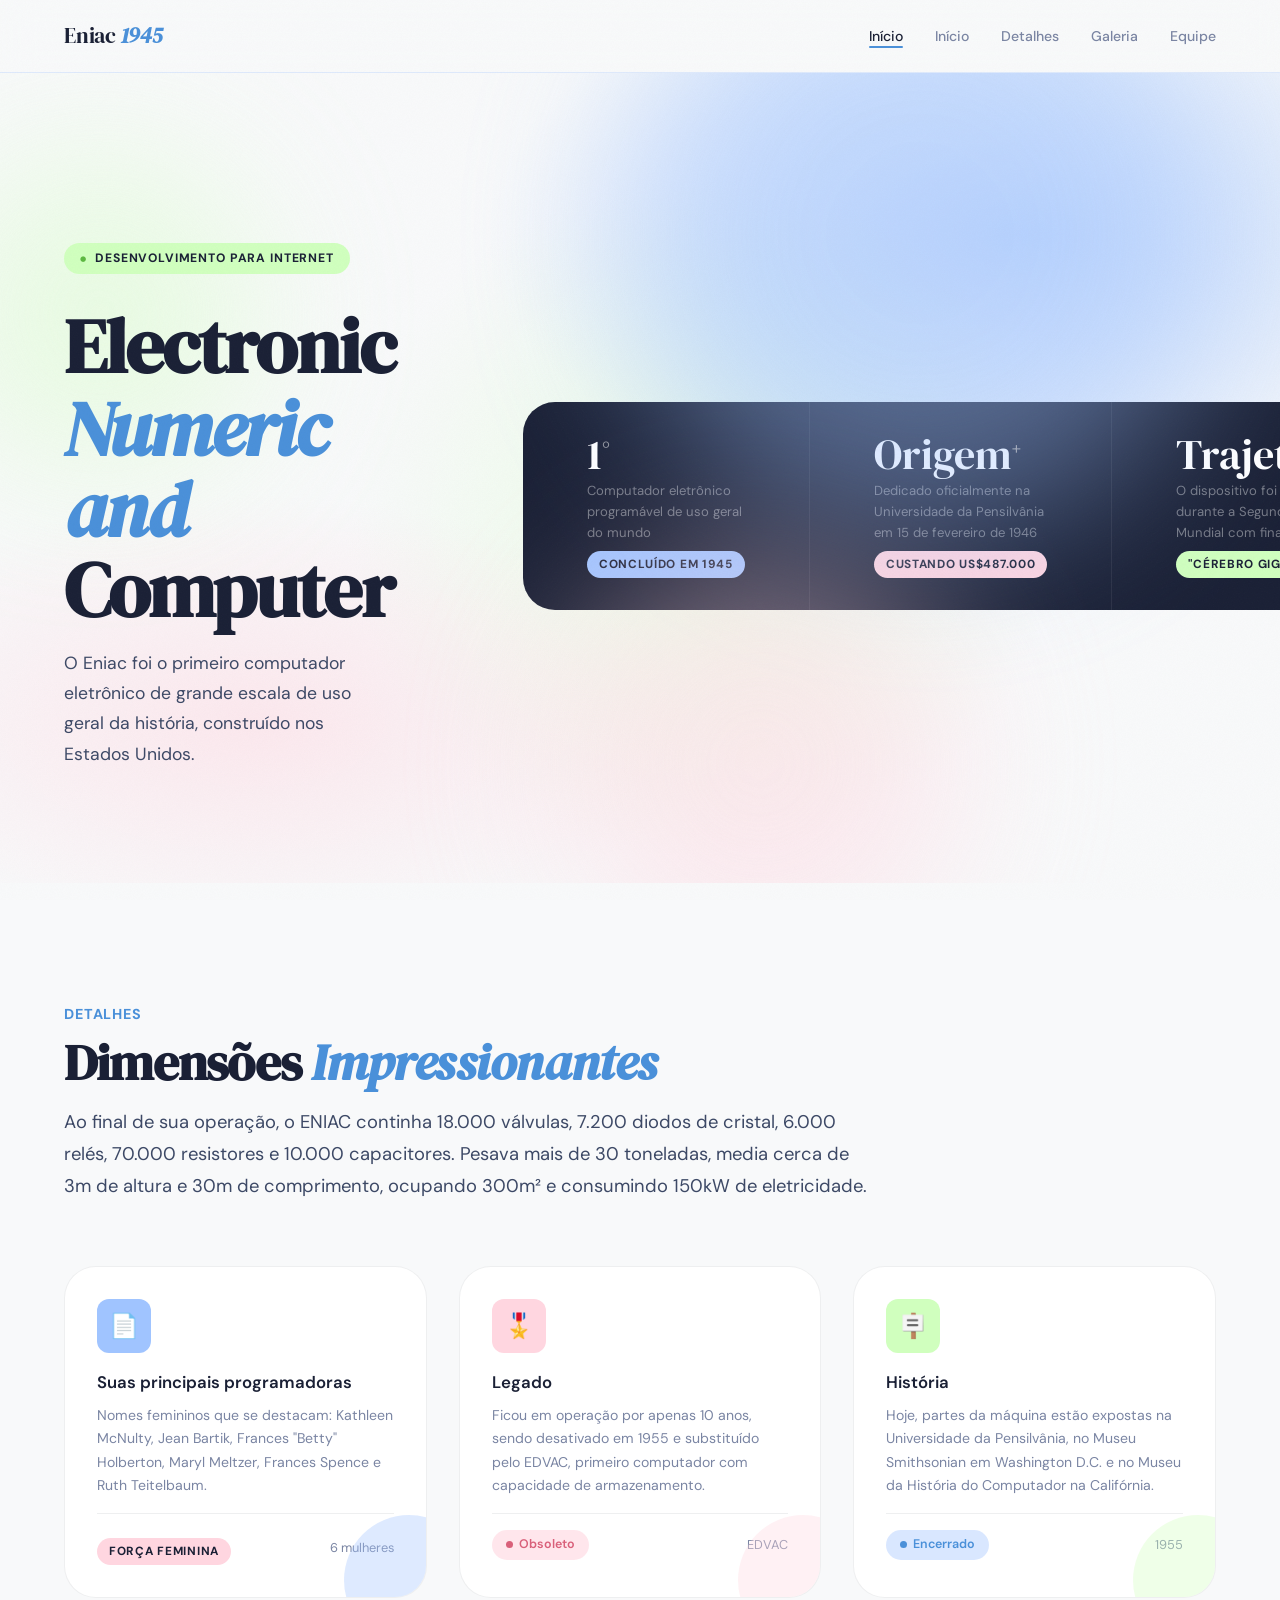
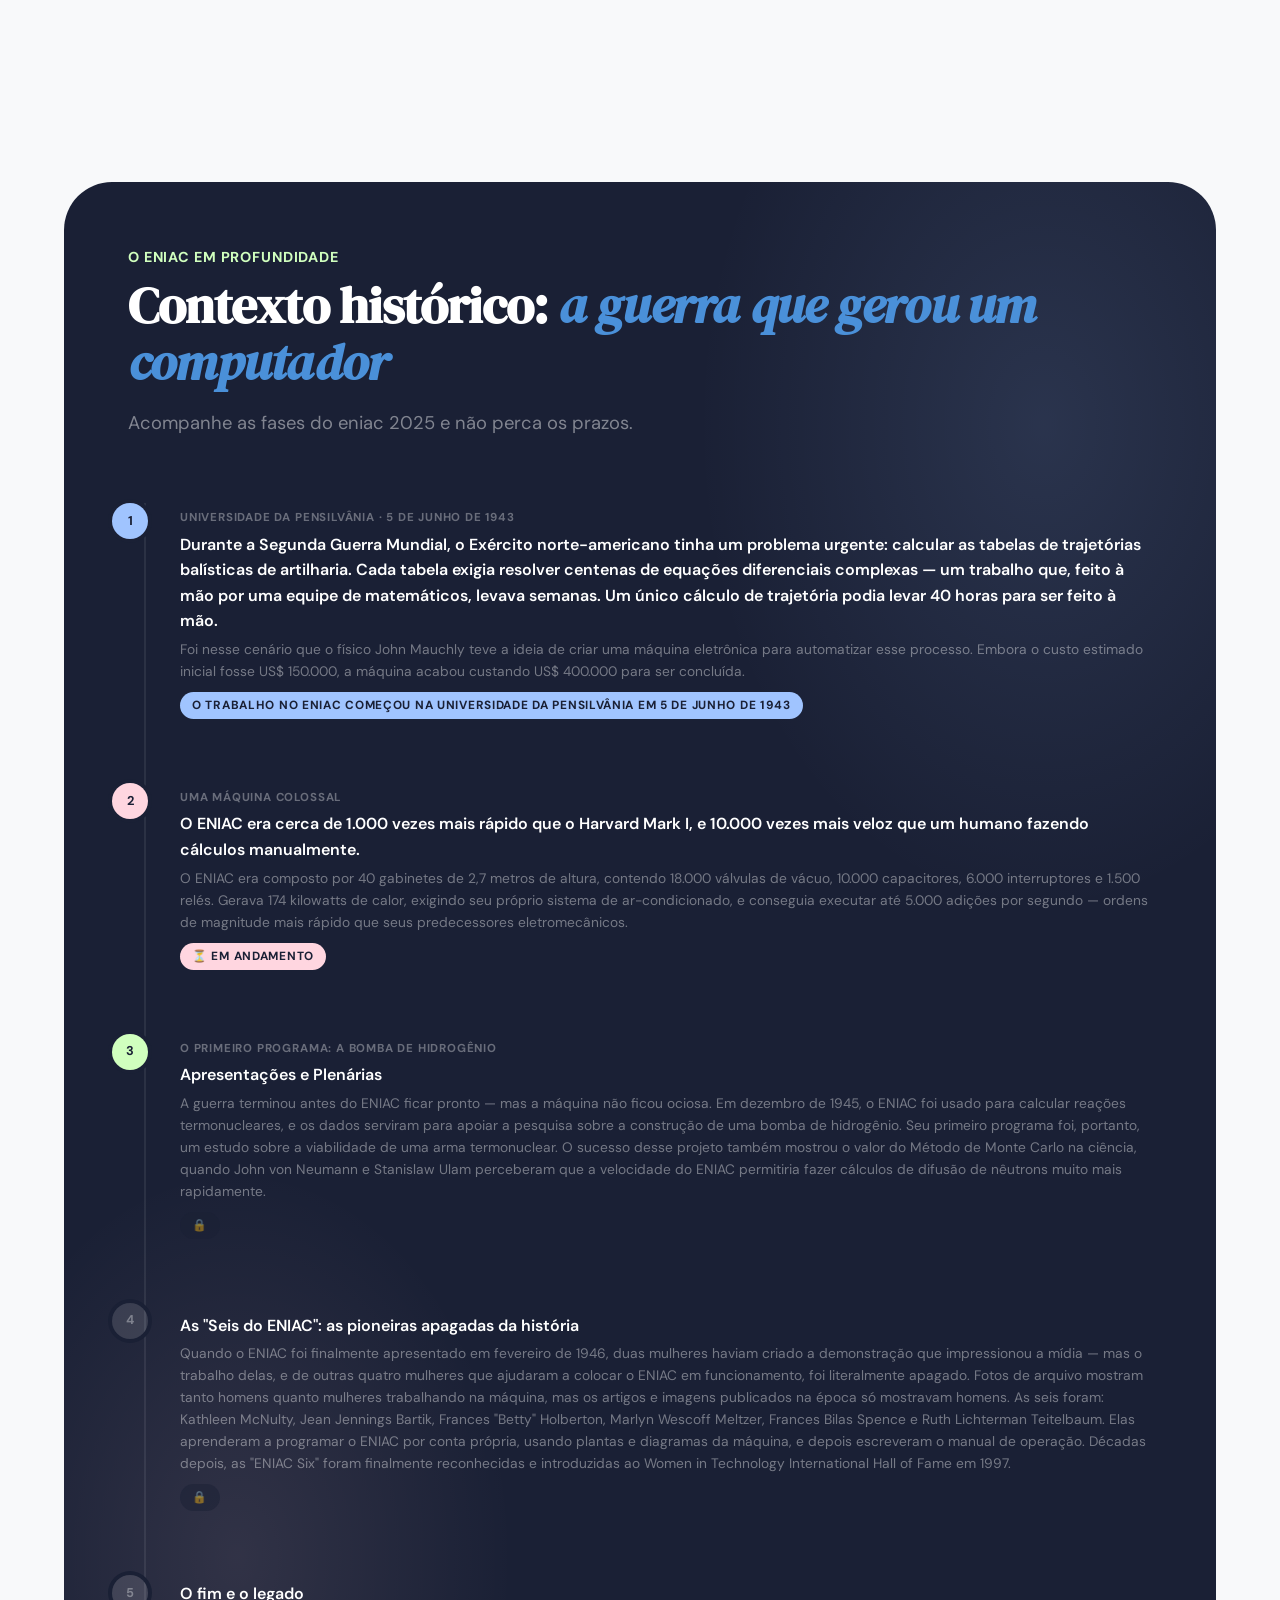
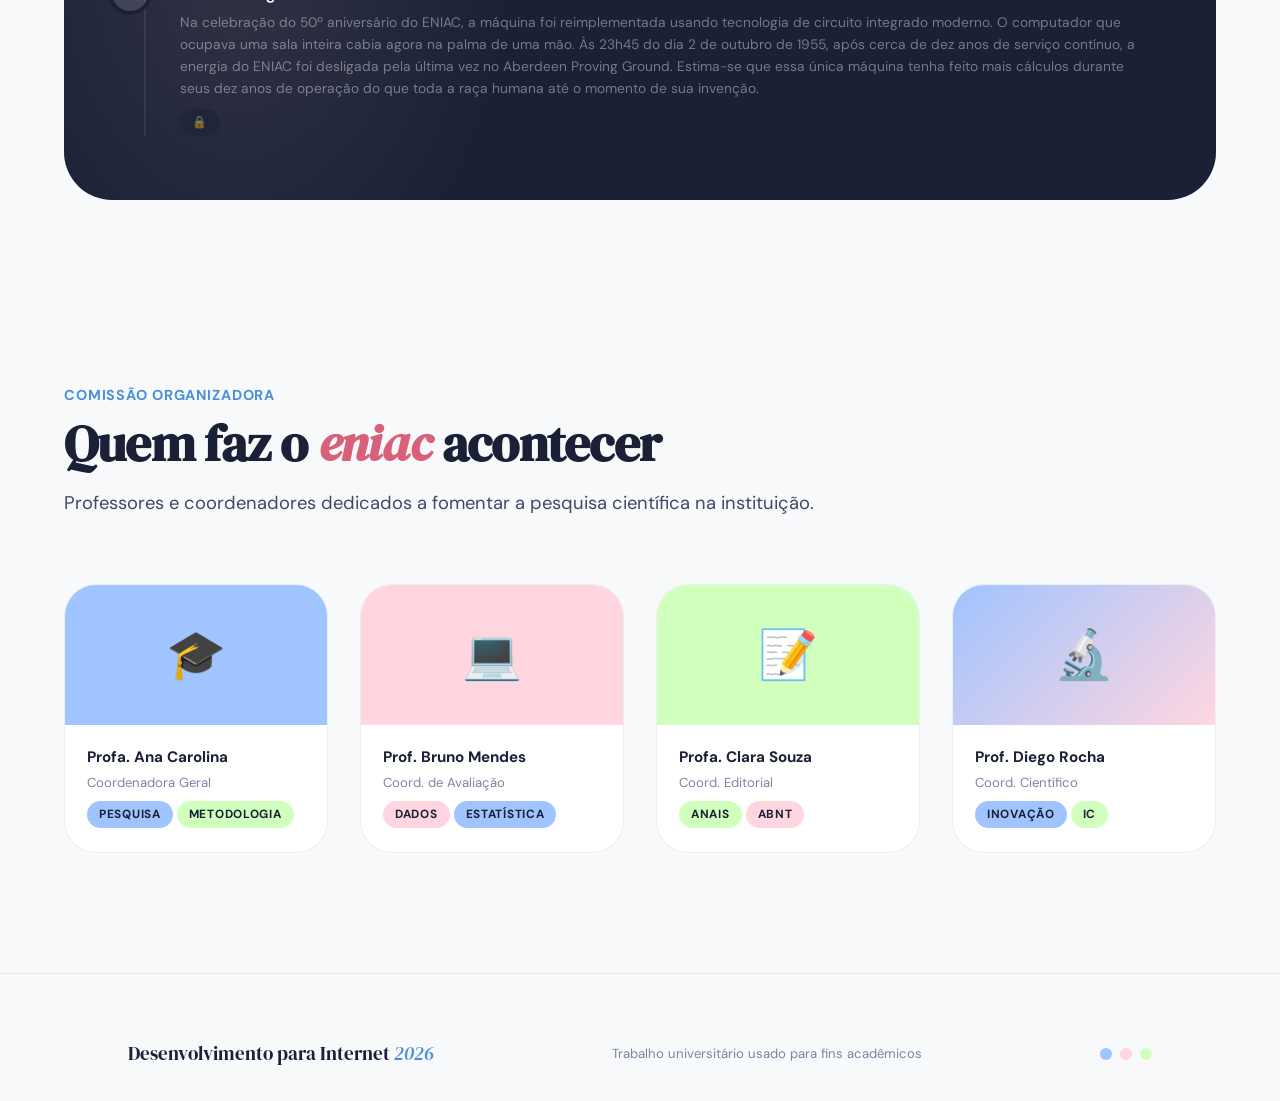
==== commit 579907d8: "Add files via upload" ====
--- a/index.html
+++ b/index.html
@@ -1,287 +1,279 @@
-<!DOCTYPE html>
-
-<html lang="pt-BR">
-<head>
-<meta charset="UTF-8" />
-<meta name="viewport" content="width=device-width, initial-scale=1.0" />
-<title>eniac — Demonstração de Componentes</title>
-<link rel="stylesheet" href="eniac.css" />
-<style>
-/* Demo-only: guide labels */
-.demo-label {
-font-size: .72rem; font-weight: 700; letter-spacing: .08em;
-text-transform: uppercase; color: var(--ink-muted);
-padding: 4px 12px; border-radius: var(--r-pill);
-border: 1px dashed rgba(26,32,53,.2);
-display: inline-block; margin-bottom: var(--space-sm);
-}
-.demo-row { display: flex; flex-wrap: wrap; align-items: center; gap: var(--space-md); margin-bottom: var(--space-md); }
-</style>
-</head>
-<body>
-
-<!-- ═══════════════ NAVBAR ═══════════════ -->
-
-<nav class="eniac-nav">
-<div class="eniac-nav__logo">Eniac <strong>1945</strong></div>
-<ul class="eniac-nav__links">
-<li><a href="#" class="eniac-nav__link eniac-nav__link--active">Início</a></li>
-<li><a href="#" class="eniac-nav__link">Início</a></li>
-<li><a href="#" class="eniac-nav__link">Detalhes</a></li>
-<li><a href="#" class="eniac-nav__link">Galeria</a></li>
-<li><a href="#" class="eniac-nav__link">Equipe</a></li>
-</ul>
-<div class="eniac-nav__burger" id="burger">
-<span></span><span></span><span></span>
-</div>
-</nav>
-
-<!-- ═══════════════ HERO ═══════════════ -->
-
-<section class="eniac-hero eniac-bg-mesh">
-<div class="eniac-hero__blob eniac-hero__blob--1"></div>
-<div class="eniac-hero__blob eniac-hero__blob--2"></div>
-<div class="eniac-hero__blob eniac-hero__blob--3"></div>
-
-```
-<div class="eniac-hero__content">
-<div class="eniac-hero__eyebrow">Desenvolvimento para Internet</div>
-<h1 class="eniac-hero__title">
-Electronic<br>
-<em>Numeric and</em><br>
-Computer
-</h1>
-<p class="eniac-hero__subtitle">
-O Eniac foi o primeiro computador eletrônico de grande escala de uso geral da hitória, construído nos Estados Unidos.
-</p>
-
-
-<!-- ═══════════════ METRICS ═══════════════ -->
-
-<div class="eniac-container">
-<div class="eniac-metrics" style="border-radius:var(--r-lg);overflow:hidden">
-<div class="eniac-metric">
-<div class="eniac-metric__number">1<sup>º</sup></div>
-<div class="eniac-metric__label">Computador eletrônico programável de uso geral do mundo</div>
-<span class="eniac-badge eniac-badge--blue eniac-metric__badge">Concluído em 1945</span>
-</div>
-<div class="eniac-metric">
-<div class="eniac-metric__number">Origem<sup>+</sup></div>
-<div class="eniac-metric__label">Dedicado oficialmente na Universidade da Pensilvânia em 15 de fevereiro de 1946</div>
-<span class="eniac-badge eniac-badge--pink eniac-metric__badge">custando US$487.000</span>
-</div>
-<div class="eniac-metric">
-<div class="eniac-metric__number">Trajetória</div>
-<div class="eniac-metric__label">O dispositivo foi criado durante a Segunda Guerra Mundial com finalidade militar</div>
-<span class="eniac-badge eniac-badge--green eniac-metric__badge">"Cérebro Gigante"</span>
-</div>
-<div class="eniac-metric">
-<div class="eniac-metric__number">Propósito</div>
-<div class="eniac-metric__label">Otimizou cálculos balístico e de mísseis.</div>
-<span class="eniac-badge eniac-badge--blue eniac-metric__badge">até 1955</span>
-</div>
-</div>
-</div>
-
-<!-- ═══════════════ FEATURE CARDS ═══════════════ -->
-
-<section class="eniac-section">
-<div class="eniac-container">
-<header class="eniac-section-header">
-<p class="eniac-h5">Detalhes</p>
-<h2 class="eniac-h2">Dimensões <em class="eniac-em">Impressionantes</em></h2>
-<p class="eniac-lead">Ao final de sua operação, o ENIAC continha 18.000 válvulas, 7.200 diodos de cristal, 6.000 relés, 70.000 resistores e 10.000 capacitores. Pesava mais de 30 toneladas, media cerca de 3m de altura e 30m de comprimento, ocupando 300m² e consumindo 150kW de eletricidade.</p>
-</header>
-<div class="eniac-grid eniac-grid--3">
-<div class="eniac-card eniac-card--blue eniac-animate-fade-up">
-<div class="eniac-card__icon">📄</div>
-<h3 class="eniac-card__title">Suas principais programadoras</h3>
-<p class="eniac-card__body">Nomes femininos que se destacam: Kathleen McNulty, Jean Bartik, Frances "Betty" Holberton, Maryl Meltzer, Frances Spence e Ruth Teitelbaum.</p>
-<div class="eniac-card__footer">
-<span class="eniac-badge eniac-badge--pink eniac-metric__badge">Força feminina</span>
-<span class="eniac-small">6 mulheres</span>
-</div>
-</div>
-<div class="eniac-card eniac-card--pink eniac-animate-fade-up eniac-delay-1">
-<div class="eniac-card__icon">🎖️</div>
-<h3 class="eniac-card__title">Legado</h3>
-<p class="eniac-card__body">Ficou em operação por apenas 10 anos, sendo desativado em 1955 e substituído pelo EDVAC, primeiro computador com capacidade de armazenamento.</p>
-<div class="eniac-card__footer">
-<span class="eniac-status eniac-status--pending">Obsoleto</span>
-<span class="eniac-small">EDVAC</span>
-</div>
-</div>
-<div class="eniac-card eniac-card--green eniac-animate-fade-up eniac-delay-2">
-<div class="eniac-card__icon">🪧</div>
-<h3 class="eniac-card__title">História</h3>
-<p class="eniac-card__body">Hoje, partes da máquina estão expostas na Universidade da Pensilvânia, no Museu Smithsonian em Washington D.C. e no Museu da História do Computador na califórnia.</p>
-<div class="eniac-card__footer">
-<span class="eniac-status eniac-status--done">Encerrado</span>
-<span class="eniac-small">1955</span>
-</div>
-</div>
-</div>
-</div>
-</section>
-
-<!-- ═══════════════ TIMELINE ═══════════════ -->
-
-<section class="eniac-section--sm">
-<div class="eniac-container">
-<div class="eniac-bg-dark eniac-bg-mesh--dark" style="border-radius:var(--r-xl);padding:var(--space-xl)">
-<header class="eniac-section-header">
-<p class="eniac-h5" style="color:var(--green)">O ENIAC em profundidade</p>
-<h2 class="eniac-h2" style="color:#fff">Contexto histórico:<em class="eniac-em"> a guerra que gerou um computador</em></h2>
-<p class="eniac-lead" style="color:rgba(255,255,255,.45)">Acompanhe as fases do eniac 2025 e não perca os prazos.</p>
-</header>
-<div class="eniac-timeline eniac-timeline--dark">
-<div class="eniac-timeline__item">
-<div class="eniac-timeline__dot eniac-timeline__dot--blue">1</div>
-<div class="eniac-timeline__content">
-<p class="eniac-timeline__phase">Universidade da Pensilvânia · 5 de junho de 1943</p>
-<h4 class="eniac-timeline__title">Durante a Segunda Guerra Mundial, o Exército norte-americano tinha um problema urgente: calcular as tabelas de trajetórias balísticas de artilharia. Cada tabela exigia resolver centenas de equações diferenciais complexas — um trabalho que, feito à mão por uma equipe de matemáticos, levava semanas. Um único cálculo de trajetória podia levar 40 horas para ser feito à mão.</h4>
-<p class="eniac-timeline__desc">Foi nesse cenário que o físico John Mauchly teve a ideia de criar uma máquina eletrônica para automatizar esse processo. Embora o custo estimado inicial fosse US$ 150.000, a máquina acabou custando US$ 400.000 para ser concluída.</p>
-<span class="eniac-badge eniac-badge--blue" style="margin-top:10px">O trabalho no ENIAC começou na Universidade da Pensilvânia em 5 de junho de 1943</span>
-</div>
-</div>
-<div class="eniac-timeline__item">
-<div class="eniac-timeline__dot eniac-timeline__dot--pink">2</div>
-<div class="eniac-timeline__content">
-<p class="eniac-timeline__phase">Uma máquina colossal</p>
-<h4 class="eniac-timeline__title">O ENIAC era cerca de 1.000 vezes mais rápido que o Harvard Mark I, e 10.000 vezes mais veloz que um humano fazendo cálculos manualmente.</h4>
-<p class="eniac-timeline__desc">O ENIAC era composto por 40 gabinetes de 2,7 metros de altura, contendo 18.000 válvulas de vácuo, 10.000 capacitores, 6.000 interruptores e 1.500 relés. Gerava 174 kilowatts de calor, exigindo seu próprio sistema de ar-condicionado, e conseguia executar até 5.000 adições por segundo — ordens de magnitude mais rápido que seus predecessores eletromecânicos.</p>
-<span class="eniac-badge eniac-badge--pink" style="margin-top:10px">⏳ Em andamento</span>
-</div>
-</div>
-<div class="eniac-timeline__item">
-<div class="eniac-timeline__dot eniac-timeline__dot--green">3</div>
-<div class="eniac-timeline__content">
-<p class="eniac-timeline__phase">O primeiro programa: a bomba de hidrogênio</p>
-<h4 class="eniac-timeline__title">Apresentações e Plenárias</h4>
-<p class="eniac-timeline__desc">A guerra terminou antes do ENIAC ficar pronto — mas a máquina não ficou ociosa. Em dezembro de 1945, o ENIAC foi usado para calcular reações termonucleares, e os dados serviram para apoiar a pesquisa sobre a construção de uma bomba de hidrogênio. Seu primeiro programa foi, portanto, um estudo sobre a viabilidade de uma arma termonuclear. ￼
-O sucesso desse projeto também mostrou o valor do Método de Monte Carlo na ciência, quando John von Neumann e Stanislaw Ulam perceberam que a velocidade do ENIAC permitiria fazer cálculos de difusão de nêutrons muito mais rapidamente.</p>
-<span class="eniac-badge eniac-badge--dark" style="margin-top:10px;opacity:.5">🔒</span>
-</div>
-</div>
-<div class="eniac-timeline__item">
-<div class="eniac-timeline__dot eniac-timeline__dot--muted">4</div>
-<div class="eniac-timeline__content">
-<p class="eniac-timeline__phase"></p>
-<h4 class="eniac-timeline__title">As “Seis do ENIAC”: as pioneiras apagadas da história</h4>
-<p class="eniac-timeline__desc">Quando o ENIAC foi finalmente apresentado em fevereiro de 1946, duas mulheres haviam criado a demonstração que impressionou a mídia — mas o trabalho delas, e de outras quatro mulheres que ajudaram a colocar o ENIAC em funcionamento, foi literalmente apagado. Fotos de arquivo mostram tanto homens quanto mulheres trabalhando na máquina, mas os artigos e imagens publicados na época só mostravam homens.
-As seis foram: Kathleen McNulty, Jean Jennings Bartik, Frances “Betty” Holberton, Marlyn Wescoff Meltzer, Frances Bilas Spence e Ruth Lichterman Teitelbaum. Elas aprenderam a programar o ENIAC por conta própria, usando plantas e diagramas da máquina, e depois escreveram o manual de operação. Décadas depois, as “ENIAC Six” foram finalmente reconhecidas e introduzidas ao Women in Technology International Hall of Fame em 1997. </p>
-
-</div>
-</div>
-<span class="eniac-badge eniac-badge--dark" style="margin-top:10px;opacity:.5">🔒</span>
-<div class="eniac-timeline__item">
-<div class="eniac-timeline__dot eniac-timeline__dot--muted">4</div>
-<div class="eniac-timeline__content">
-<h4 class="eniac-timeline__title">O fim e o legado</h4>
-<p class="eniac-timeline__desc">Na celebração do 50º aniversário do ENIAC, a máquina foi reimplementada usando tecnologia de circuito integrado moderno. O computador que ocupava uma sala inteira cabia agora na palma de uma mão. ￼
-Às 23h45 do dia 2 de outubro de 1955, após cerca de dez anos de serviço contínuo, a energia do ENIAC foi desligada pela última vez no Aberdeen Proving Ground. Estima-se que essa única máquina tenha feito mais cálculos durante seus dez anos de operação do que toda a raça humana até o momento de sua invenção.</p>
-<span class="eniac-badge eniac-badge--dark" style="margin-top:10px;opacity:.5">🔒</span>
-</div>
-</div>
-</div>
-</div>
-</div>
-</div>
-</section>
-
-<!-- ═══════════════ TEAM ═══════════════ -->
-
-<section class="eniac-section">
-<div class="eniac-container">
-<header class="eniac-section-header">
-<p class="eniac-h5">Comissão Organizadora</p>
-<h2 class="eniac-h2">Quem faz o <em class="eniac-em--pink">eniac</em> acontecer</h2>
-<p class="eniac-lead">Professores e coordenadores dedicados a fomentar a pesquisa científica na instituição.</p>
-</header>
-<div class="eniac-grid eniac-grid--4">
-<div class="eniac-team-card">
-<div class="eniac-team-card__avatar eniac-team-card__avatar--blue">🎓</div>
-<div class="eniac-team-card__info">
-<p class="eniac-team-card__name">Profa. Ana Carolina</p>
-<p class="eniac-team-card__role">Coordenadora Geral</p>
-<div class="eniac-team-card__tags">
-<span class="eniac-badge eniac-badge--blue">Pesquisa</span>
-<span class="eniac-badge eniac-badge--green">Metodologia</span>
-</div>
-</div>
-</div>
-<div class="eniac-team-card">
-<div class="eniac-team-card__avatar eniac-team-card__avatar--pink">💻</div>
-<div class="eniac-team-card__info">
-<p class="eniac-team-card__name">Prof. Bruno Mendes</p>
-<p class="eniac-team-card__role">Coord. de Avaliação</p>
-<div class="eniac-team-card__tags">
-<span class="eniac-badge eniac-badge--pink">Dados</span>
-<span class="eniac-badge eniac-badge--blue">Estatística</span>
-</div>
-</div>
-</div>
-<div class="eniac-team-card">
-<div class="eniac-team-card__avatar eniac-team-card__avatar--green">📝</div>
-<div class="eniac-team-card__info">
-<p class="eniac-team-card__name">Profa. Clara Souza</p>
-<p class="eniac-team-card__role">Coord. Editorial</p>
-<div class="eniac-team-card__tags">
-<span class="eniac-badge eniac-badge--green">Anais</span>
-<span class="eniac-badge eniac-badge--pink">ABNT</span>
-</div>
-</div>
-</div>
-<div class="eniac-team-card">
-<div class="eniac-team-card__avatar eniac-team-card__avatar--mix">🔬</div>
-<div class="eniac-team-card__info">
-<p class="eniac-team-card__name">Prof. Diego Rocha</p>
-<p class="eniac-team-card__role">Coord. Científico</p>
-<div class="eniac-team-card__tags">
-<span class="eniac-badge eniac-badge--blue">Inovação</span>
-<span class="eniac-badge eniac-badge--green">IC</span>
-</div>
-</div>
-</div>
-</div>
-</div>
-</section>
-
-<div class="img-box img-box img-box-blue">
-    
-</div>
-
-
-
-<!-- ═══════════════ FOOTER ═══════════════ -->
-
-<footer class="eniac-footer">
-<div class="eniac-footer__inner eniac-container">
-<div class="eniac-footer__logo">Desenvolvimento para Internet <em>2026</em></div>
-<p class="eniac-footer__copy">Trabalho universitário usado para fins acadêmicos</p>
-<div class="eniac-footer__dots">
-<div class="eniac-footer__dot eniac-footer__dot--blue"></div>
-<div class="eniac-footer__dot eniac-footer__dot--pink"></div>
-<div class="eniac-footer__dot eniac-footer__dot--green"></div>
-</div>
-</div>
-</footer>
-
-<script>
-// Mobile menu toggle
-const burger = document.getElementById('burger');
-const links = document.querySelector('.eniac-nav__links');
-burger.addEventListener('click', () => {
-burger.classList.toggle('eniac-nav__burger--open');
-links.classList.toggle('eniac-nav__links--open');
-});
-
-// Sticky nav shadow
-window.addEventListener('scroll', () => {
-document.querySelector('.eniac-nav')
-.classList.toggle('eniac-nav--scrolled', scrollY > 10);
-});
-</script>
-
-</body>
-</html>
+<!DOCTYPE html>
+<html lang="pt-BR">
+<head>
+  <meta charset="UTF-8" />
+  <meta name="viewport" content="width=device-width, initial-scale=1.0" />
+  <title>eniac — Demonstração de Componentes</title>
+  <link rel="stylesheet" href="eniac.css" />
+  <style>
+    /* Demo-only: guide labels */
+    .demo-label {
+      font-size: .72rem; font-weight: 700; letter-spacing: .08em;
+      text-transform: uppercase; color: var(--ink-muted);
+      padding: 4px 12px; border-radius: var(--r-pill);
+      border: 1px dashed rgba(26,32,53,.2);
+      display: inline-block; margin-bottom: var(--space-sm);
+    }
+    .demo-row { display: flex; flex-wrap: wrap; align-items: center; gap: var(--space-md); margin-bottom: var(--space-md); }
+  </style>
+</head>
+<body>
+
+  <!-- ═══════════════ NAVBAR ═══════════════ -->
+  <nav class="eniac-nav">
+    <div class="eniac-nav__logo">Eniac <strong>1945</strong></div>
+    <ul class="eniac-nav__links">
+      <li><a href="#" class="eniac-nav__link eniac-nav__link--active">Início</a></li>
+      <li><a href="#" class="eniac-nav__link">Início</a></li>
+      <li><a href="#" class="eniac-nav__link">Detalhes</a></li>
+      <li><a href="#" class="eniac-nav__link">Galeria</a></li>
+      <li><a href="#" class="eniac-nav__link">Equipe</a></li>
+    </ul>
+    <div class="eniac-nav__burger" id="burger">
+      <span></span><span></span><span></span>
+    </div>
+  </nav>
+
+  <!-- ═══════════════ HERO ═══════════════ -->
+  <section class="eniac-hero eniac-bg-mesh">
+    <div class="eniac-hero__blob eniac-hero__blob--1"></div>
+    <div class="eniac-hero__blob eniac-hero__blob--2"></div>
+    <div class="eniac-hero__blob eniac-hero__blob--3"></div>
+
+    <div class="eniac-hero__content">
+      <div class="eniac-hero__eyebrow">Desenvolvimento para Internet</div>
+      <h1 class="eniac-hero__title">
+        Electronic<br>
+        <em>Numeric and</em><br>
+        Computer
+      </h1>
+      <p class="eniac-hero__subtitle">
+        O Eniac foi o primeiro computador eletrônico de grande escala de uso geral da história, construído nos Estados Unidos.
+      </p>
+    </div><!-- fim .eniac-hero__content -->
+
+    <!-- ═══════════════ METRICS ═══════════════ -->
+    <div class="eniac-container">
+      <div class="eniac-metrics" style="border-radius:var(--r-lg);overflow:hidden">
+        <div class="eniac-metric">
+          <div class="eniac-metric__number">1<sup>º</sup></div>
+          <div class="eniac-metric__label">Computador eletrônico programável de uso geral do mundo</div>
+          <span class="eniac-badge eniac-badge--blue eniac-metric__badge">Concluído em 1945</span>
+        </div>
+        <div class="eniac-metric">
+          <div class="eniac-metric__number">Origem<sup>+</sup></div>
+          <div class="eniac-metric__label">Dedicado oficialmente na Universidade da Pensilvânia em 15 de fevereiro de 1946</div>
+          <span class="eniac-badge eniac-badge--pink eniac-metric__badge">custando US$487.000</span>
+        </div>
+        <div class="eniac-metric">
+          <div class="eniac-metric__number">Trajetória</div>
+          <div class="eniac-metric__label">O dispositivo foi criado durante a Segunda Guerra Mundial com finalidade militar</div>
+          <span class="eniac-badge eniac-badge--green eniac-metric__badge">"Cérebro Gigante"</span>
+        </div>
+        <div class="eniac-metric">
+          <div class="eniac-metric__number">Propósito</div>
+          <div class="eniac-metric__label">Otimizou cálculos balísticos e de mísseis.</div>
+          <span class="eniac-badge eniac-badge--blue eniac-metric__badge">até 1955</span>
+        </div>
+      </div>
+    </div><!-- fim .eniac-container metrics -->
+
+  </section><!-- fim .eniac-hero -->
+
+  <!-- ═══════════════ FEATURE CARDS ═══════════════ -->
+  <section class="eniac-section">
+    <div class="eniac-container">
+      <header class="eniac-section-header">
+        <p class="eniac-h5">Detalhes</p>
+        <h2 class="eniac-h2">Dimensões <em class="eniac-em">Impressionantes</em></h2>
+        <p class="eniac-lead">Ao final de sua operação, o ENIAC continha 18.000 válvulas, 7.200 diodos de cristal, 6.000 relés, 70.000 resistores e 10.000 capacitores. Pesava mais de 30 toneladas, media cerca de 3m de altura e 30m de comprimento, ocupando 300m² e consumindo 150kW de eletricidade.</p>
+      </header>
+      <div class="eniac-grid eniac-grid--3">
+        <div class="eniac-card eniac-card--blue eniac-animate-fade-up">
+          <div class="eniac-card__icon">📄</div>
+          <h3 class="eniac-card__title">Suas principais programadoras</h3>
+          <p class="eniac-card__body">Nomes femininos que se destacam: Kathleen McNulty, Jean Bartik, Frances "Betty" Holberton, Maryl Meltzer, Frances Spence e Ruth Teitelbaum.</p>
+          <div class="eniac-card__footer">
+            <span class="eniac-badge eniac-badge--pink eniac-metric__badge">Força feminina</span>
+            <span class="eniac-small">6 mulheres</span>
+          </div>
+        </div>
+        <div class="eniac-card eniac-card--pink eniac-animate-fade-up eniac-delay-1">
+          <div class="eniac-card__icon">🎖️</div>
+          <h3 class="eniac-card__title">Legado</h3>
+          <p class="eniac-card__body">Ficou em operação por apenas 10 anos, sendo desativado em 1955 e substituído pelo EDVAC, primeiro computador com capacidade de armazenamento.</p>
+          <div class="eniac-card__footer">
+            <span class="eniac-status eniac-status--pending">Obsoleto</span>
+            <span class="eniac-small">EDVAC</span>
+          </div>
+        </div>
+        <div class="eniac-card eniac-card--green eniac-animate-fade-up eniac-delay-2">
+          <div class="eniac-card__icon">🪧</div>
+          <h3 class="eniac-card__title">História</h3>
+          <p class="eniac-card__body">Hoje, partes da máquina estão expostas na Universidade da Pensilvânia, no Museu Smithsonian em Washington D.C. e no Museu da História do Computador na Califórnia.</p>
+          <div class="eniac-card__footer">
+            <span class="eniac-status eniac-status--done">Encerrado</span>
+            <span class="eniac-small">1955</span>
+          </div>
+        </div>
+      </div>
+    </div>
+  </section>
+
+  <!-- ═══════════════ TIMELINE ═══════════════ -->
+  <section class="eniac-section--sm">
+    <div class="eniac-container">
+      <div class="eniac-bg-dark eniac-bg-mesh--dark" style="border-radius:var(--r-xl);padding:var(--space-xl)">
+        <header class="eniac-section-header">
+          <p class="eniac-h5" style="color:var(--green)">O ENIAC em profundidade</p>
+          <h2 class="eniac-h2" style="color:#fff">Contexto histórico:<em class="eniac-em"> a guerra que gerou um computador</em></h2>
+          <p class="eniac-lead" style="color:rgba(255,255,255,.45)">Acompanhe as fases do eniac 2025 e não perca os prazos.</p>
+        </header>
+
+        <div class="eniac-timeline eniac-timeline--dark">
+
+          <div class="eniac-timeline__item">
+            <div class="eniac-timeline__dot eniac-timeline__dot--blue">1</div>
+            <div class="eniac-timeline__content">
+              <p class="eniac-timeline__phase">Universidade da Pensilvânia · 5 de junho de 1943</p>
+              <h4 class="eniac-timeline__title">Durante a Segunda Guerra Mundial, o Exército norte-americano tinha um problema urgente: calcular as tabelas de trajetórias balísticas de artilharia. Cada tabela exigia resolver centenas de equações diferenciais complexas — um trabalho que, feito à mão por uma equipe de matemáticos, levava semanas. Um único cálculo de trajetória podia levar 40 horas para ser feito à mão.</h4>
+              <p class="eniac-timeline__desc">Foi nesse cenário que o físico John Mauchly teve a ideia de criar uma máquina eletrônica para automatizar esse processo. Embora o custo estimado inicial fosse US$ 150.000, a máquina acabou custando US$ 400.000 para ser concluída.</p>
+              <span class="eniac-badge eniac-badge--blue" style="margin-top:10px">O trabalho no ENIAC começou na Universidade da Pensilvânia em 5 de junho de 1943</span>
+            </div>
+          </div>
+
+          <div class="eniac-timeline__item">
+            <div class="eniac-timeline__dot eniac-timeline__dot--pink">2</div>
+            <div class="eniac-timeline__content">
+              <p class="eniac-timeline__phase">Uma máquina colossal</p>
+              <h4 class="eniac-timeline__title">O ENIAC era cerca de 1.000 vezes mais rápido que o Harvard Mark I, e 10.000 vezes mais veloz que um humano fazendo cálculos manualmente.</h4>
+              <p class="eniac-timeline__desc">O ENIAC era composto por 40 gabinetes de 2,7 metros de altura, contendo 18.000 válvulas de vácuo, 10.000 capacitores, 6.000 interruptores e 1.500 relés. Gerava 174 kilowatts de calor, exigindo seu próprio sistema de ar-condicionado, e conseguia executar até 5.000 adições por segundo — ordens de magnitude mais rápido que seus predecessores eletromecânicos.</p>
+              <span class="eniac-badge eniac-badge--pink" style="margin-top:10px">⏳ Em andamento</span>
+            </div>
+          </div>
+
+          <div class="eniac-timeline__item">
+            <div class="eniac-timeline__dot eniac-timeline__dot--green">3</div>
+            <div class="eniac-timeline__content">
+              <p class="eniac-timeline__phase">O primeiro programa: a bomba de hidrogênio</p>
+              <h4 class="eniac-timeline__title">Apresentações e Plenárias</h4>
+              <p class="eniac-timeline__desc">A guerra terminou antes do ENIAC ficar pronto — mas a máquina não ficou ociosa. Em dezembro de 1945, o ENIAC foi usado para calcular reações termonucleares, e os dados serviram para apoiar a pesquisa sobre a construção de uma bomba de hidrogênio. Seu primeiro programa foi, portanto, um estudo sobre a viabilidade de uma arma termonuclear.
+              O sucesso desse projeto também mostrou o valor do Método de Monte Carlo na ciência, quando John von Neumann e Stanislaw Ulam perceberam que a velocidade do ENIAC permitiria fazer cálculos de difusão de nêutrons muito mais rapidamente.</p>
+              <span class="eniac-badge eniac-badge--dark" style="margin-top:10px;opacity:.5">🔒</span>
+            </div>
+          </div>
+
+          <div class="eniac-timeline__item">
+            <div class="eniac-timeline__dot eniac-timeline__dot--muted">4</div>
+            <div class="eniac-timeline__content">
+              <p class="eniac-timeline__phase"></p>
+              <h4 class="eniac-timeline__title">As "Seis do ENIAC": as pioneiras apagadas da história</h4>
+              <p class="eniac-timeline__desc">Quando o ENIAC foi finalmente apresentado em fevereiro de 1946, duas mulheres haviam criado a demonstração que impressionou a mídia — mas o trabalho delas, e de outras quatro mulheres que ajudaram a colocar o ENIAC em funcionamento, foi literalmente apagado. Fotos de arquivo mostram tanto homens quanto mulheres trabalhando na máquina, mas os artigos e imagens publicados na época só mostravam homens.
+              As seis foram: Kathleen McNulty, Jean Jennings Bartik, Frances "Betty" Holberton, Marlyn Wescoff Meltzer, Frances Bilas Spence e Ruth Lichterman Teitelbaum. Elas aprenderam a programar o ENIAC por conta própria, usando plantas e diagramas da máquina, e depois escreveram o manual de operação. Décadas depois, as "ENIAC Six" foram finalmente reconhecidas e introduzidas ao Women in Technology International Hall of Fame em 1997.</p>
+              <span class="eniac-badge eniac-badge--dark" style="margin-top:10px;opacity:.5">🔒</span>
+            </div>
+          </div>
+
+          <div class="eniac-timeline__item">
+            <div class="eniac-timeline__dot eniac-timeline__dot--muted">5</div>
+            <div class="eniac-timeline__content">
+              <h4 class="eniac-timeline__title">O fim e o legado</h4>
+              <p class="eniac-timeline__desc">Na celebração do 50º aniversário do ENIAC, a máquina foi reimplementada usando tecnologia de circuito integrado moderno. O computador que ocupava uma sala inteira cabia agora na palma de uma mão.
+              Às 23h45 do dia 2 de outubro de 1955, após cerca de dez anos de serviço contínuo, a energia do ENIAC foi desligada pela última vez no Aberdeen Proving Ground. Estima-se que essa única máquina tenha feito mais cálculos durante seus dez anos de operação do que toda a raça humana até o momento de sua invenção.</p>
+              <span class="eniac-badge eniac-badge--dark" style="margin-top:10px;opacity:.5">🔒</span>
+            </div>
+          </div>
+
+        </div><!-- fim .eniac-timeline -->
+      </div><!-- fim .eniac-bg-dark -->
+    </div><!-- fim .eniac-container -->
+  </section>
+
+  <!-- ═══════════════ TEAM ═══════════════ -->
+  <section class="eniac-section">
+    <div class="eniac-container">
+      <header class="eniac-section-header">
+        <p class="eniac-h5">Comissão Organizadora</p>
+        <h2 class="eniac-h2">Quem faz o <em class="eniac-em--pink">eniac</em> acontecer</h2>
+        <p class="eniac-lead">Professores e coordenadores dedicados a fomentar a pesquisa científica na instituição.</p>
+      </header>
+      <div class="eniac-grid eniac-grid--4">
+        <div class="eniac-team-card">
+          <div class="eniac-team-card__avatar eniac-team-card__avatar--blue">🎓</div>
+          <div class="eniac-team-card__info">
+            <p class="eniac-team-card__name">Profa. Ana Carolina</p>
+            <p class="eniac-team-card__role">Coordenadora Geral</p>
+            <div class="eniac-team-card__tags">
+              <span class="eniac-badge eniac-badge--blue">Pesquisa</span>
+              <span class="eniac-badge eniac-badge--green">Metodologia</span>
+            </div>
+          </div>
+        </div>
+        <div class="eniac-team-card">
+          <div class="eniac-team-card__avatar eniac-team-card__avatar--pink">💻</div>
+          <div class="eniac-team-card__info">
+            <p class="eniac-team-card__name">Prof. Bruno Mendes</p>
+            <p class="eniac-team-card__role">Coord. de Avaliação</p>
+            <div class="eniac-team-card__tags">
+              <span class="eniac-badge eniac-badge--pink">Dados</span>
+              <span class="eniac-badge eniac-badge--blue">Estatística</span>
+            </div>
+          </div>
+        </div>
+        <div class="eniac-team-card">
+          <div class="eniac-team-card__avatar eniac-team-card__avatar--green">📝</div>
+          <div class="eniac-team-card__info">
+            <p class="eniac-team-card__name">Profa. Clara Souza</p>
+            <p class="eniac-team-card__role">Coord. Editorial</p>
+            <div class="eniac-team-card__tags">
+              <span class="eniac-badge eniac-badge--green">Anais</span>
+              <span class="eniac-badge eniac-badge--pink">ABNT</span>
+            </div>
+          </div>
+        </div>
+        <div class="eniac-team-card">
+          <div class="eniac-team-card__avatar eniac-team-card__avatar--mix">🔬</div>
+          <div class="eniac-team-card__info">
+            <p class="eniac-team-card__name">Prof. Diego Rocha</p>
+            <p class="eniac-team-card__role">Coord. Científico</p>
+            <div class="eniac-team-card__tags">
+              <span class="eniac-badge eniac-badge--blue">Inovação</span>
+              <span class="eniac-badge eniac-badge--green">IC</span>
+            </div>
+          </div>
+        </div>
+      </div>
+    </div>
+  </section>
+
+  <!-- ═══════════════ FOOTER ═══════════════ -->
+  <footer class="eniac-footer">
+    <div class="eniac-footer__inner eniac-container">
+      <div class="eniac-footer__logo">Desenvolvimento para Internet <em>2026</em></div>
+      <p class="eniac-footer__copy">Trabalho universitário usado para fins acadêmicos</p>
+      <div class="eniac-footer__dots">
+        <div class="eniac-footer__dot eniac-footer__dot--blue"></div>
+        <div class="eniac-footer__dot eniac-footer__dot--pink"></div>
+        <div class="eniac-footer__dot eniac-footer__dot--green"></div>
+      </div>
+    </div>
+  </footer>
+
+  <script>
+    // Mobile menu toggle
+    const burger = document.getElementById('burger');
+    const links = document.querySelector('.eniac-nav__links');
+    burger.addEventListener('click', () => {
+      burger.classList.toggle('eniac-nav__burger--open');
+      links.classList.toggle('eniac-nav__links--open');
+    });
+
+    // Sticky nav shadow
+    window.addEventListener('scroll', () => {
+      document.querySelector('.eniac-nav')
+        .classList.toggle('eniac-nav--scrolled', scrollY > 10);
+    });
+  </script>
+
+</body>
+</html>
